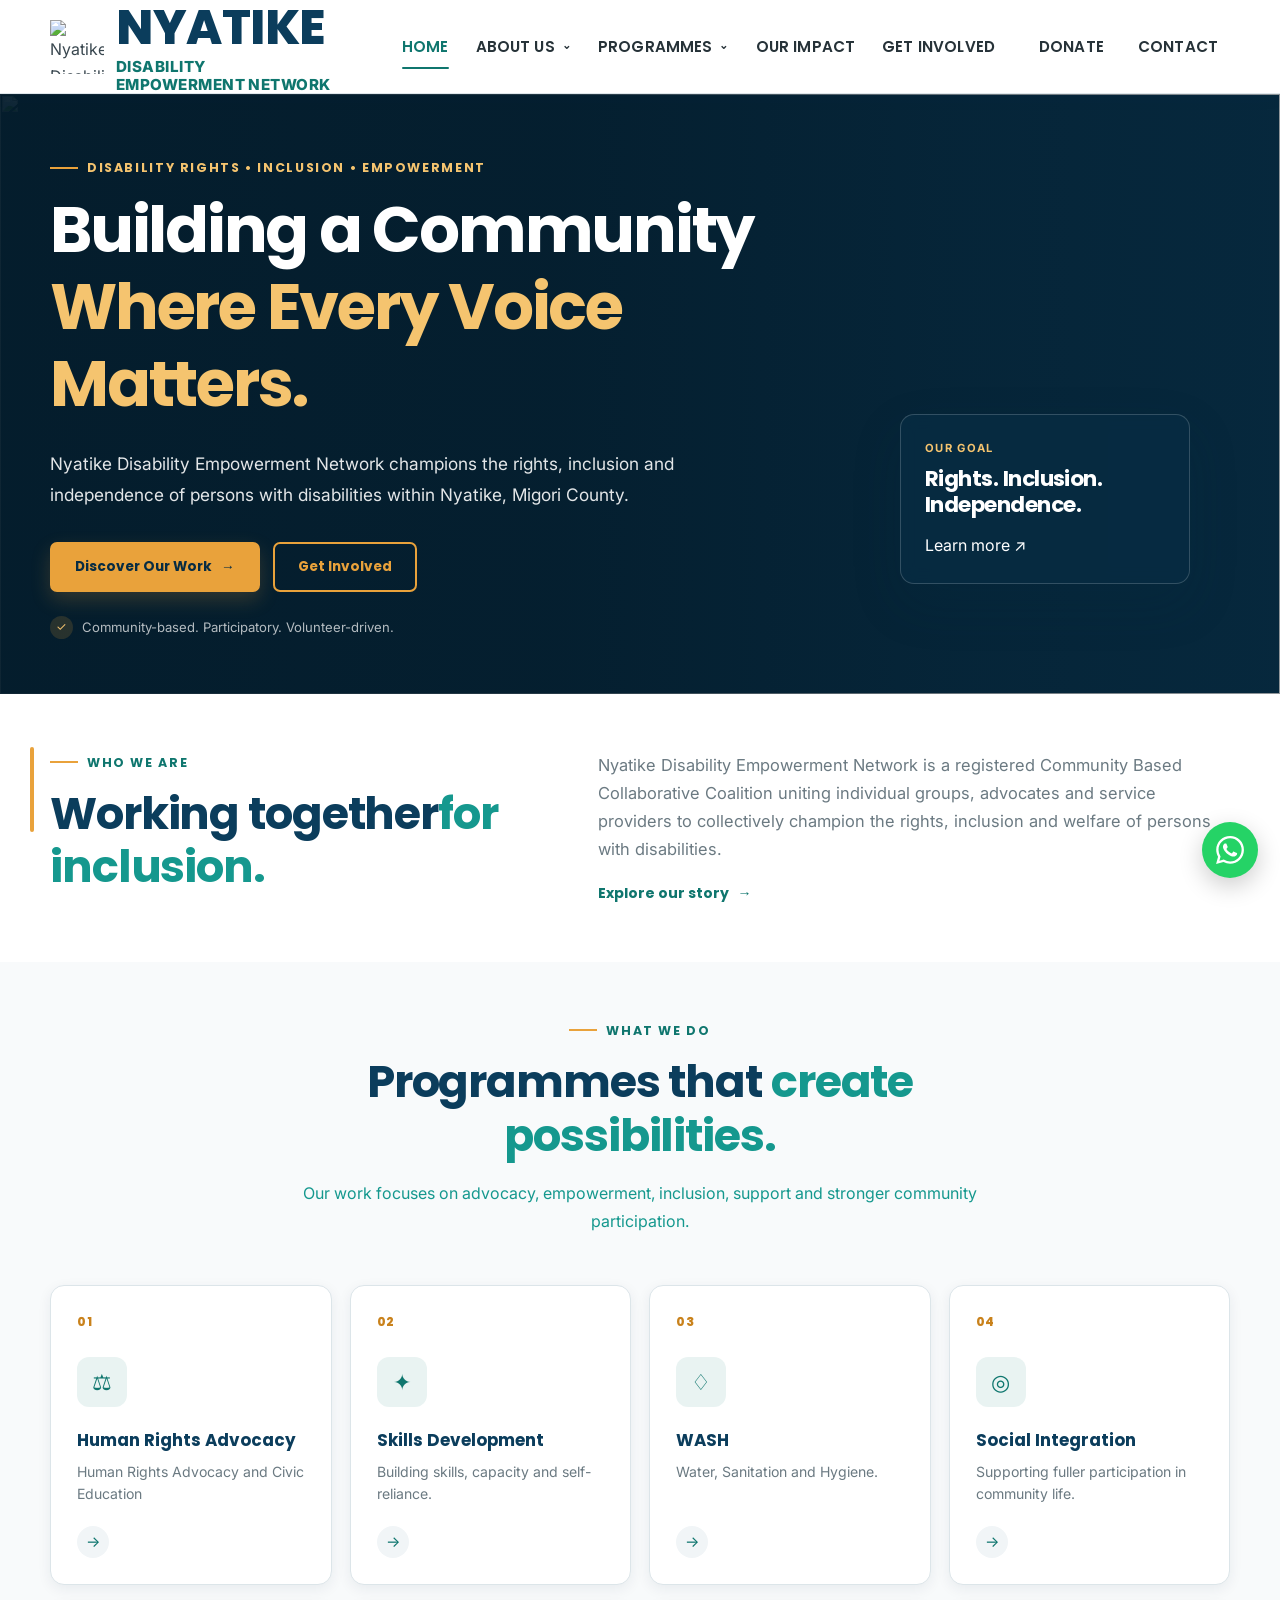
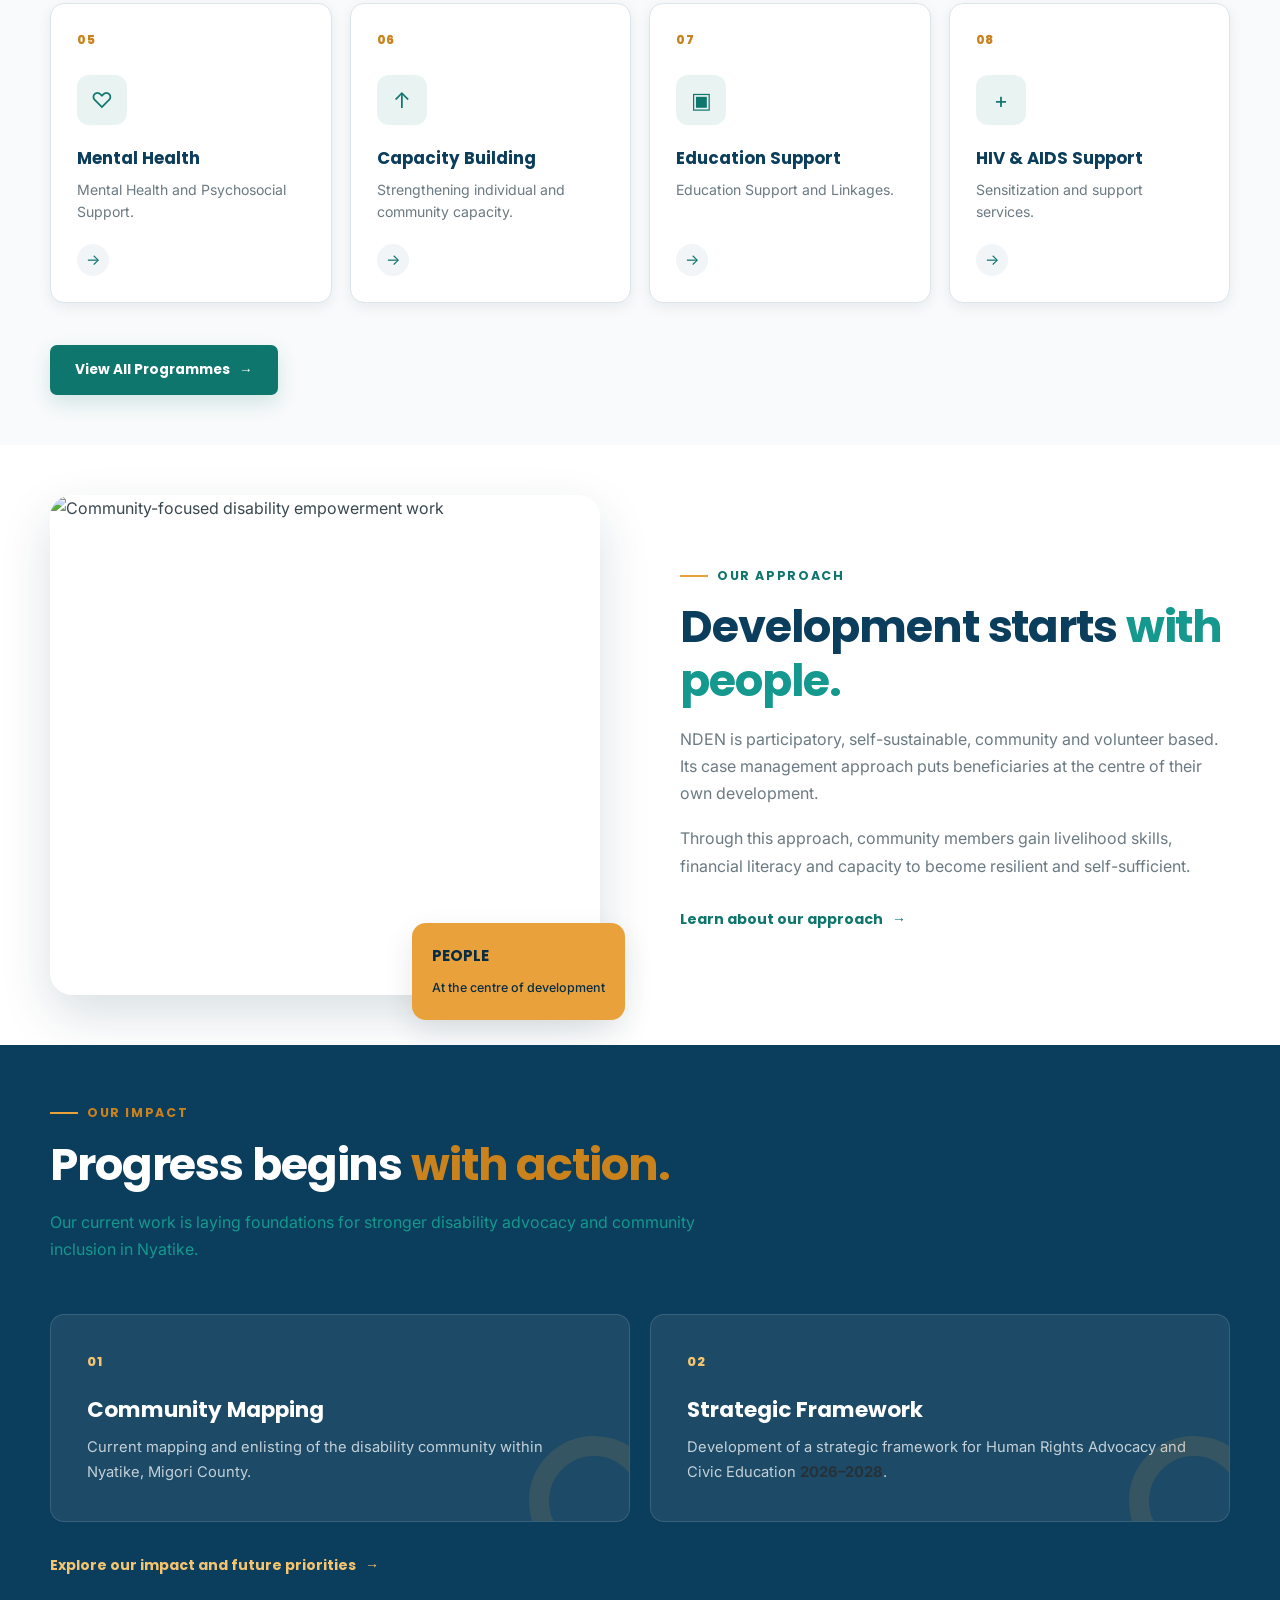
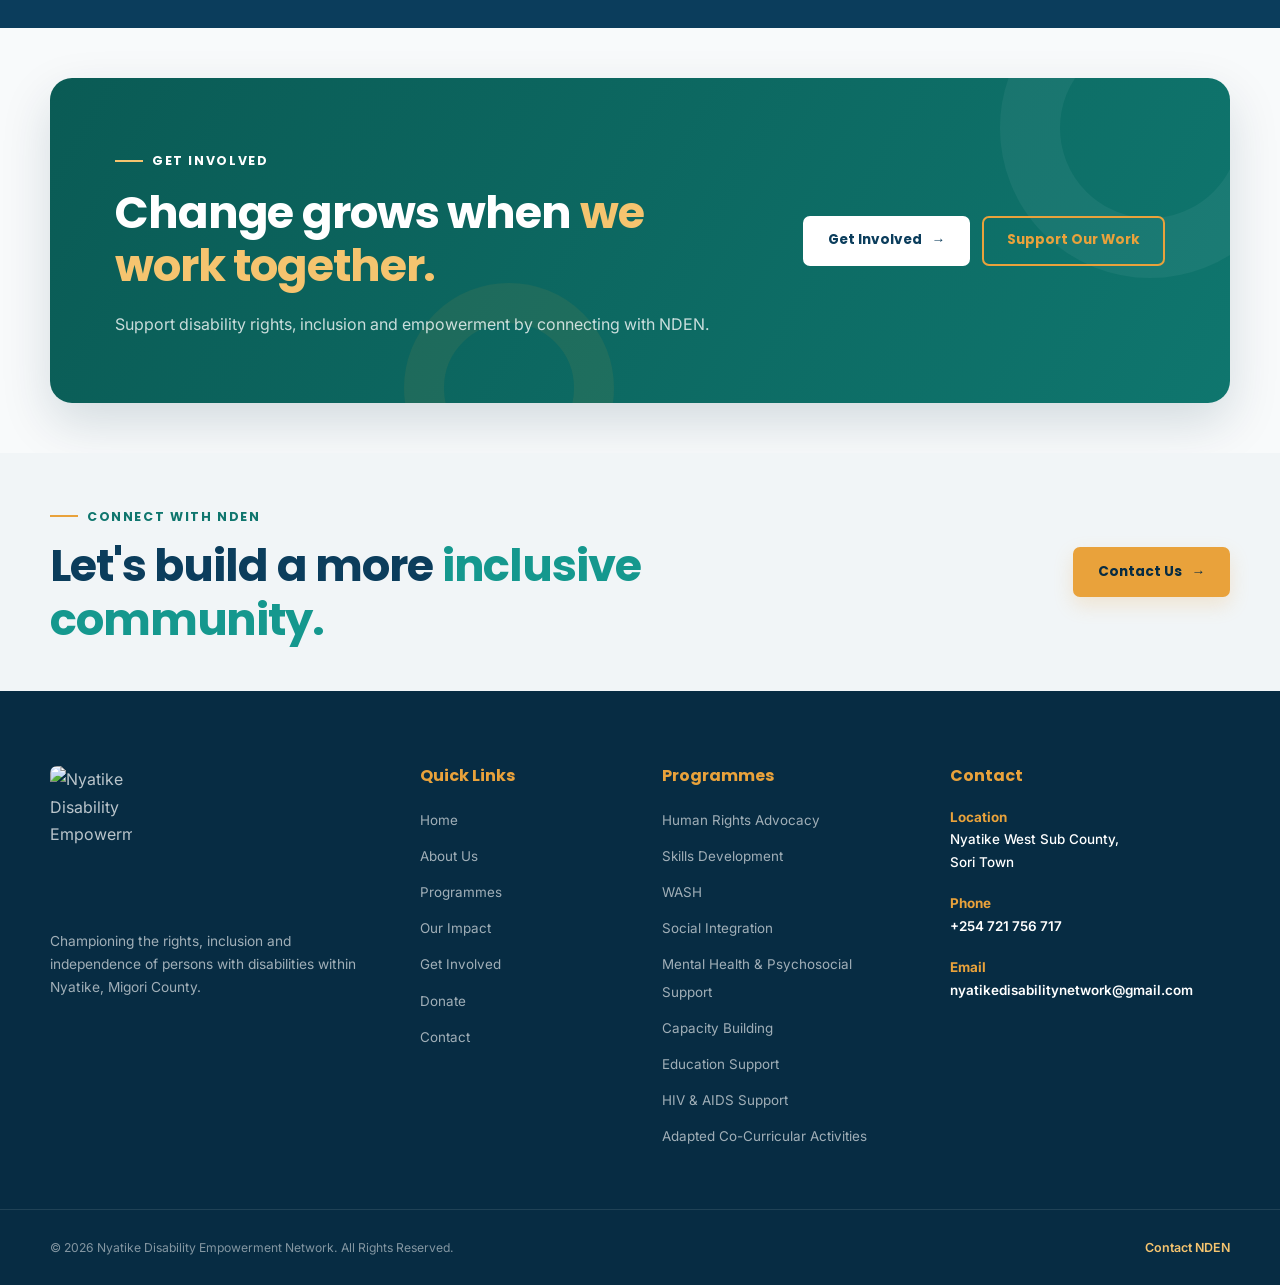
==== index.html @ 1b8a36b6 "Add files via upload" ====
<!DOCTYPE html>
<html lang="en">
<head>
    <meta charset="UTF-8">
    <meta name="viewport" content="width=device-width, initial-scale=1.0">
    <meta name="description" content="Nyatike Disability Empowerment Network champions the rights, inclusion and independence of persons with disabilities within Nyatike, Migori County.">
    <meta name="keywords" content="Nyatike Disability Empowerment Network, disability inclusion, disability rights, Nyatike, Migori County, Kenya, empowerment">
    <meta name="author" content="Dentoon Omondi Bwana">
    <meta property="og:title" content="Nyatike Disability Empowerment Network">
    <meta property="og:description" content="Championing disability rights, inclusion and independence in Nyatike, Migori County.">
    <meta property="og:type" content="website">

    <title>Nyatike Disability Empowerment Network | Home</title>

    <!-- Google Fonts -->
    <link rel="preconnect" href="https://fonts.googleapis.com">
    <link rel="preconnect" href="https://fonts.gstatic.com" crossorigin>

    <link href="https://fonts.googleapis.com/css2?family=Inter:wght@400;500;600;700&family=Poppins:wght@500;600;700;800&display=swap"
        rel="stylesheet">

    <!-- Main Styles -->
    <link rel="stylesheet" href="css/style.css">
    <link rel="stylesheet" href="css/responsive.css">
</head>

<body>
    <!-- Accessibility -->
    <a class="skip-link" href="#main-content">Skip to main content</a>


    <!--  HEADER -->
    <header class="site-header">
        <div class="container nav-container">
            <a href="index.html" class="brand" aria-label="Nyatike Disability Empowerment Network home">
                <img src="images/logo.png"  alt="Nyatike Disability Empowerment Network official logo" class="brand-logo">
                <span class="brand-text"> <strong>NYATIKE </strong>  <span>DISABILITY<br> EMPOWERMENT NETWORK</span>
                </span>
            </a>

            <!-- Mobile Menu Button -->
            <button class="nav-toggle" type="button" aria-label="Open navigation menu" aria-expanded="false"
                aria-controls="primary-navigation"
            >
                <span></span>
                <span></span>
                <span></span>
            </button>


            <!-- Navigation -->
            <nav class="primary-nav" id="primary-navigation" aria-label="Primary navigation">

                <ul class="nav-list">
                    <li><a href="index.html" class="nav-link active" aria-current="page">HOME</a> </li>


                    <!-- About Dropdown -->
                    <li class="nav-item dropdown">

                        <button
                            class="dropdown-toggle"
                            type="button"
                            aria-expanded="false"
                            aria-haspopup="true"
                        >
                            ABOUT US
                            <span class="dropdown-arrow" aria-hidden="true">⌄</span>
                        </button>

                        <ul class="dropdown-menu">
                            <li>
                                <a href="about.html">Who We Are</a>
                            </li>
                            <li>
                                <a href="about.html#rationale">Why We Exist</a>
                            </li>
                            <li>
                                <a href="about.html#approach">Our Approach</a>
                            </li>
                            <li>
                                <a href="about.html#mission">Mission &amp; Vision</a>
                            </li>
                            <li>
                                <a href="about.html#objectives">Our Objectives</a>
                            </li>
                            <li>
                                <a href="about.html#core-values">Core Values</a>
                            </li>
                        </ul>
                    </li>

                    <!-- Programmes Dropdown -->
                    <li class="nav-item dropdown">

                        <button
                            class="dropdown-toggle"
                            type="button"
                            aria-expanded="false"
                            aria-haspopup="true"
                        >
                            PROGRAMMES
                            <span class="dropdown-arrow" aria-hidden="true">⌄</span>
                        </button>

                        <ul class="dropdown-menu">

                            <li>
                                <a href="programmes.html#human-rights">
                                    Human Rights Advocacy
                                </a>
                            </li>

                            <li>
                                <a href="programmes.html#skills-development">
                                    Skills Development
                                </a>
                            </li>

                            <li>
                                <a href="programmes.html#wash">
                                    WASH
                                </a>
                            </li>

                            <li>
                                <a href="programmes.html#social-integration">
                                    Social Integration
                                </a>
                            </li>

                            <li>
                                <a href="programmes.html#mental-health">
                                    Mental Health &amp; Psychosocial Support
                                </a>
                            </li>

                            <li>
                                <a href="programmes.html#capacity-building">
                                    Capacity Building
                                </a>
                            </li>

                            <li>
                                <a href="programmes.html#education-support">
                                    Education Support &amp; Linkages
                                </a>
                            </li>

                            <li>
                                <a href="programmes.html#hiv-aids">
                                    HIV &amp; AIDS Sensitization
                                </a>
                            </li>
                            <li>
                                <a href="programmes.html#co-curricular">
                                    Adapted Co-Curricular Activities
                                </a>
                            </li>

                        </ul>

                    </li>


                    <li>
                        <a href="impact.html" class="nav-link">
                            OUR IMPACT
                        </a>
                    </li>

                    <li>
                        <a href="get-involved.html" class="nav-link">
                            GET INVOLVED
                        </a>
                    </li>

                    <li>
                        <a href="donate.html" class="nav-link nav-donate">
                            DONATE
                        </a>
                    </li>

                    <li>
                        <a href="contact.html" class="nav-link">
                            CONTACT
                        </a>
                    </li>

                </ul>

            </nav>

        </div>

    </header>

    <main id="main-content">

        <!-- HERO -->
        <section class="hero hero-v2">

            <div class="hero-background">

                <img src="images/hero.jpg" alt="" aria-hidden="true">

            </div>

            <div class="hero-overlay"></div>
            <div class="container hero-container">
                <div class="hero-content">
                    <span class="eyebrow hero-eyebrow">
                        Disability Rights • Inclusion • Empowerment
                    </span>

                    <h1>
                        Building a Community
                        <span>Where Every Voice Matters.</span>
                    </h1>

                    <p class="hero-text">
                        Nyatike Disability Empowerment Network champions the
                        rights, inclusion and independence of persons with
                        disabilities within Nyatike, Migori County.
                    </p>


                    <div class="hero-actions">
                        <a href="about.html" class="btn btn-primary">
                            Discover Our Work
                            <span aria-hidden="true">→</span>
                        </a>

                        <a href="get-involved.html" class="btn btn-outline-light">
                            Get Involved
                        </a>
                    </div>
                    <div class="hero-note">

                        <span class="hero-note-icon" aria-hidden="true">
                            ✓
                        </span>
                        <span>
                            Community-based. Participatory. Volunteer-driven.
                        </span>
                    </div>
                </div>

                <!-- Floating Hero Card -->
                <div class="hero-floating-card">

                    <span class="floating-label">
                        OUR GOAL
                    </span>

                    <h2> Rights. Inclusion. Independence.</h2>

                    <a href="about.html#goal"> Learn more <span aria-hidden="true">↗</span> </a>
                </div>
            </div>
        </section>

        <!-- INTRODUCTION -->
        <section class="section intro-section">
            <div class="container intro-grid">
                <div class="intro-heading">
                    <span class="eyebrow"> Who We Are</span>
                    <h2>  Working together<span>for inclusion.</span> </h2>
                </div>

                <div class="intro-content">
                    <p class="lead">
                        Nyatike Disability Empowerment Network is a registered
                        Community Based Collaborative Coalition uniting
                        individual groups, advocates and service providers to
                        collectively champion the rights, inclusion and welfare
                        of persons with disabilities.
                    </p>
                    <a href="about.html" class="text-link">Explore our story<span aria-hidden="true">→</span>
                    </a>
                </div>
            </div>
        </section>

        <!-- PROGRAMMES -->
        <section class="section programmes-preview">
            <div class="container">
                <div class="section-heading centered">
                    <span class="eyebrow"> What We Do</span>
                    <h2> Programmes that <span>create possibilities.</span> </h2>
                    <p>
                        Our work focuses on advocacy, empowerment, inclusion,
                        support and stronger community participation.
                    </p>
                </div>

                <div class="programme-preview-grid">
                    <!-- Programme 1 -->
                    <a
                        href="programmes.html#human-rights"
                        class="programme-preview-card">

                        <span class="programme-number">
                            01 </span>

                        <div class="programme-icon" aria-hidden="true">
                            ⚖
                        </div>

                        <h3>
                            Human Rights Advocacy
                        </h3>

                        <p>
                            Human Rights Advocacy and Civic Education
                        </p>

                        <span class="card-arrow" aria-hidden="true">
                            →
                        </span>

                    </a>

                    <!-- Programme 2 -->
                    <a
                        href="programmes.html#skills-development"
                        class="programme-preview-card">

                        <span class="programme-number">
                            02
                        </span>

                        <div class="programme-icon" aria-hidden="true">
                            ✦
                        </div>

                        <h3>
                            Skills Development
                        </h3>

                        <p>
                            Building skills, capacity and self-reliance.
                        </p>

                        <span class="card-arrow" aria-hidden="true">
                            →
                        </span>
                    </a>

                    <!-- Programme 3 -->
                    <a href="programmes.html#wash" class="programme-preview-card">
                        <span class="programme-number"> 03 </span>
                        <div class="programme-icon" aria-hidden="true"> ♢ </div>
                        <h3> WASH </h3>
                        <p>
                            Water, Sanitation and Hygiene.
                        </p>

                        <span class="card-arrow" aria-hidden="true"> →</span>
                    </a>

                    <!-- Programme 4 -->
                    <a href="programmes.html#social-integration"
                        class="programme-preview-card" >

                        <span class="programme-number"> 04 </span>

                        <div class="programme-icon" aria-hidden="true">
                            ◎ </div>

                        <h3>
                            Social Integration
                        </h3>

                        <p>
                            Supporting fuller participation in community life.
                        </p>

                        <span class="card-arrow" aria-hidden="true">
                            → </span>
                    </a>

                    <!-- Programme 5 -->
                    <a href="programmes.html#mental-health"
                        class="programme-preview-card">

                        <span class="programme-number">
                            05
                        </span>

                        <div class="programme-icon" aria-hidden="true">
                            ♡
                        </div>

                        <h3>
                            Mental Health
                        </h3>

                        <p>
                            Mental Health and Psychosocial Support.
                        </p>

                        <span class="card-arrow" aria-hidden="true">
                            →
                        </span>
                    </a>
                    <!-- Programme 6 -->
                    <a href="programmes.html#capacity-building"
                        class="programme-preview-card">

                        <span class="programme-number">
                            06 </span>
                        <div class="programme-icon" aria-hidden="true">
                            ↑
                        </div>
                        <h3>
                            Capacity Building
                        </h3>
                        <p>
                            Strengthening individual and community capacity.
                        </p>
                        <span class="card-arrow" aria-hidden="true">
                            →
                        </span>
                    </a>


                    <!-- Programme 7 -->
                    <a href="programmes.html#education-support"
                        class="programme-preview-card">

                        <span class="programme-number">
                            07
                        </span>

                        <div class="programme-icon" aria-hidden="true">
                            ▣
                        </div>

                        <h3>
                            Education Support
                        </h3>

                        <p>
                            Education Support and Linkages.
                        </p>

                        <span class="card-arrow" aria-hidden="true">
                            →
                        </span>

                    </a>

                    <!-- Programme 8 -->
                    <a
                        href="programmes.html#hiv-aids"
                        class="programme-preview-card" >

                        <span class="programme-number">
                            08
                        </span>

                        <div class="programme-icon" aria-hidden="true">
                            +
                        </div>

                        <h3>
                            HIV &amp; AIDS Support
                        </h3>

                        <p>
                            Sensitization and support services.
                        </p>

                        <span class="card-arrow" aria-hidden="true">
                            →
                        </span>
                    </a>
                </div>

                <div class="section-action centered">
                    <a href="programmes.html" class="btn btn-secondary">
                        View All Programmes
                        <span aria-hidden="true">→</span>
                    </a>
                </div>
            </div>
        </section>

        <!-- APPROACH -->
        <section class="section approach-preview">
            <div class="container approach-grid">
                <div class="approach-image">

                    <img src="images/about.jpg" alt="Community-focused disability empowerment work"
                        loading="lazy">

                    <div class="image-accent-card">

                        <strong>
                            PEOPLE
                        </strong>
                        <span>
                            At the centre of development
                        </span>
                    </div>
                </div>


                <div class="approach-content">

                    <span class="eyebrow">
                        Our Approach
                    </span>

                    <h2>
                        Development starts
                        <span>with people.</span>
                    </h2>

                    <p>
                        NDEN is participatory, self-sustainable, community
                        and volunteer based. Its case management approach
                        puts beneficiaries at the centre of their own
                        development.
                    </p>

                    <p>
                        Through this approach, community members gain
                        livelihood skills, financial literacy and capacity
                        to become resilient and self-sufficient.
                    </p>

                    <a href="about.html#approach" class="text-link">
                        Learn about our approach
                        <span aria-hidden="true">→</span>
                    </a>
                </div>
            </div>
        </section>

        <!-- IMPACT -->
        <section class="section impact-preview">
            <div class="container">
                <div class="section-heading">
                    <span class="eyebrow">
                        Our Impact
                    </span>
                    <h2>
                        Progress begins
                        <span>with action.</span>
                    </h2>
                    <p>
                        Our current work is laying foundations for stronger disability advocacy and community inclusion in Nyatike.
                    </p>
                </div>


                <div class="impact-preview-grid">
                    <article class="impact-highlight">
                        <span class="impact-index">
                            01
                        </span>

                        <div>
                            <h3>
                                Community Mapping
                            </h3>

                            <p>
                                Current mapping and enlisting of the disability
                                community within Nyatike, Migori County.
                            </p>
                        </div>
                    </article>

                    <article class="impact-highlight">
                        <span class="impact-index">
                            02
                        </span>
                        <div>
                            <h3>
                                Strategic Framework
                            </h3>
                            <p>
                                Development of a strategic framework for Human
                                Rights Advocacy and Civic Education
                                <strong>2026–2028</strong>.
                            </p>
                        </div>
                    </article>
                </div>
                <div class="section-action">

                    <a href="impact.html" class="text-link">
                        Explore our impact and future priorities
                        <span aria-hidden="true">→</span>
                    </a>
                </div>
            </div>
        </section>

        <!-- GET INVOLVED -->
        <section class="section involvement-preview">
            <div class="container">
                <div class="involvement-box">
                    <div class="involvement-content">
                        <span class="eyebrow eyebrow-light">
                            Get Involved
                        </span>
                        <h2>
                            Change grows when
                            <span>we work together.</span>
                        </h2>
                        <p>
                            Support disability rights, inclusion and
                            empowerment by connecting with NDEN.
                        </p>
                    </div>
                    <div class="involvement-actions">
                        <a
                            href="get-involved.html"
                            class="btn btn-light">
                            Get Involved
                            <span aria-hidden="true">→</span>
                        </a>

                        <a href="donate.html"
                            class="btn btn-outline-light">
                            Support Our Work
                        </a>
                    </div>
                </div>
            </div>
        </section>

        <!-- FINAL CTA-->
        <section class="section final-cta">
            <div class="container final-cta-inner">
                <div>
                    <span class="eyebrow">
                        Connect With NDEN
                    </span>
                    <h2>
                        Let's build a more
                        <span>inclusive community.</span>
                    </h2>
                </div>
                <a href="contact.html" class="btn btn-primary">
                    Contact Us
                    <span aria-hidden="true">→</span>
                </a>
            </div>
        </section>
    </main>
    <!--  WHATSAPP + BACK TO TOP — ADDED ONLY -->
    <a  href="https://wa.me/254721756717?text=Hello%20NDEN%2C%20I%20would%20like%20to%20learn%20more%20about%20Nyatike%20Disability%20Empowerment%20Network."
        class="whatsapp-float"
        target="_blank"
        rel="noopener noreferrer"
        aria-label="Chat with NDEN on WhatsApp"
        title="Chat with NDEN on WhatsApp"
    >
        <svg viewBox="0 0 24 24" aria-hidden="true">
            <path d="M20.52 3.48A11.86 11.86 0 0 0 12.06 0C5.51 0 .18 5.33.18 11.89c0 2.09.55 4.13 1.59 5.94L.08 24l6.31-1.65a11.87 11.87 0 0 0 5.67 1.44h.01c6.55 0 11.88-5.33 11.88-11.89 0-3.18-1.24-6.17-3.43-8.42ZM12.07 21.8h-.01a9.86 9.86 0 0 1-5.03-1.38l-.36-.21-3.75.98 1-3.66-.23-.38a9.86 9.86 0 0 1-1.51-5.26C2.18 6.44 6.61 2 12.06 2c2.64 0 5.12 1.03 6.98 2.9a9.85 9.85 0 0 1 2.9 7c0 5.45-4.43 9.9-9.87 9.9Zm5.42-7.41c-.3-.15-1.77-.87-2.05-.97-.27-.1-.47-.15-.67.15-.2.3-.77.97-.95 1.17-.17.2-.35.22-.65.07-.3-.15-1.26-.46-2.4-1.47-.89-.79-1.49-1.77-1.67-2.07-.17-.3-.02-.46.13-.61.13-.13.3-.35.45-.52.15-.17.2-.3.3-.5.1-.2.05-.37-.02-.52-.07-.15-.67-1.62-.92-2.22-.24-.58-.49-.5-.67-.51h-.57c-.2 0-.52.07-.8.37-.27.3-1.04 1.02-1.04 2.49s1.07 2.89 1.22 3.09c.15.2 2.1 3.21 5.09 4.5.71.31 1.27.49 1.71.63.72.23 1.37.2 1.89.12.58-.09 1.77-.72 2.02-1.42.25-.7.25-1.3.17-1.42-.07-.12-.27-.2-.57-.35Z"/>
        </svg>
    </a>

    <button
        type="button"
        class="back-to-top"
        id="back-to-top"
        aria-label="Back to top"
        title="Back to top"
    >
        <svg viewBox="0 0 24 24" aria-hidden="true">
            <path d="M12 4l-7 7 1.41 1.41L11 7.83V20h2V7.83l4.59 4.58L19 11l-7-7z"/>
        </svg>
    </button>
    <!-- FOOTER-->
    <footer class="site-footer">
        <div class="container footer-grid">
            <!-- Brand -->
            <div class="footer-brand">
                <a
                    href="index.html"
                    class="footer-logo-link"
                    aria-label="Nyatike Disability Empowerment Network home"
                >
                    <img
                        src="images/logo.png"
                        alt="Nyatike Disability Empowerment Network official logo"
                        loading="lazy"
                    >
                </a>
                <p>
                    Championing the rights, inclusion and independence of
                    persons with disabilities within Nyatike, Migori County.
                </p>
            </div>

            <!-- Quick Links -->
            <div class="footer-column">
                <h3>
                    Quick Links
                </h3>
                <ul>
                    <li>
                        <a href="index.html">Home</a>
                    </li>
                    <li>
                        <a href="about.html">About Us</a>
                    </li>
                    <li>
                        <a href="programmes.html">Programmes</a>
                    </li>
                    <li>
                        <a href="impact.html">Our Impact</a>
                    </li>
                    <li>
                        <a href="get-involved.html">Get Involved</a>
                    </li>
                    <li>
                        <a href="donate.html">Donate</a>
                    </li>
                    <li>
                        <a href="contact.html">Contact</a>
                    </li>
                </ul>
            </div>
              <!-- PROGRAMMES -->
        <div class="footer-column">
            <h3>
                Programmes
            </h3>
            <ul>
                <li>
                    <a href="#human-rights">
                        Human Rights Advocacy
                    </a>
                </li>
                <li>
                    <a href="#skills-development">
                        Skills Development
                    </a>
                </li>
                <li>
                    <a href="#wash">
                        WASH
                    </a>
                </li>
                <li>
                    <a href="#social-integration">
                        Social Integration
                    </a>
                </li>
                <li>
                    <a href="#mental-health">
                        Mental Health &amp; Psychosocial Support
                    </a>
                </li>
                <li>
                    <a href="#capacity-building">
                        Capacity Building
                    </a>
                </li>
                <li>
                    <a href="#education-support">
                        Education Support
                    </a>
                </li>
                <li>
                    <a href="#hiv-aids">
                        HIV &amp; AIDS Support
                    </a>
                </li>
                <li>
                    <a href="#co-curricular">
                       Adapted Co-Curricular Activities
                    </a>
                </li>
            </ul>
        </div>

            <!-- Contact -->
            <div class="footer-column footer-contact">
                <h3>
                    Contact
                </h3>
                <address>
                    <p>
                       <strong>Location</strong><br>
                        Nyatike West Sub County,<br>
                        Sori Town
                    </p>
                    <p>
                        <strong>Phone</strong><br>
                        <a href="tel:+254721756717">
                            +254 721 756 717
                        </a>
                    </p>
                    <p>
                        <strong>Email</strong><br>
                        <a href="mailto:nyatikedisabilitynetwork@gmail.com">
                            nyatikedisabilitynetwork@gmail.com
                        </a>
                    </p>
                </address>
            </div>
        </div>
        <div class="footer-bottom">
            <div class="container footer-bottom-inner">
                <p>
                    © 2026 Nyatike Disability Empowerment Network.
                    All Rights Reserved.
                </p>
                <a href="contact.html">
                    Contact NDEN
                </a>
            </div>
        </div>
    </footer>
    <script src="js/main.js"></script>
</body>
</html>
---- css/style.css ----
:root {
    /* Brand colours */
    --primary: #0b3d5c;
    --primary-dark: #072c43;
    --primary-light: #145b80;

    --secondary: #0f766e;
    --secondary-dark: #0a5b55;
    --secondary-light: #15988e;

    --accent: #e9a23b;
    --accent-dark: #c9821c;
    --accent-light: #f5c46f;

    /* Neutrals */
    --white: #ffffff;
    --off-white: #f8fafb;
    --light-bg: #f1f5f7;
    --border: #dce5e9;

    --charcoal: #263238;
    --text: #39474f;
    --muted: #6b7a82;
    --dark: #17242b;

    /* Effects */
    --shadow-sm: 0 4px 14px rgba(10, 45, 65, 0.07);
    --shadow-md: 0 12px 30px rgba(10, 45, 65, 0.11);
    --shadow-lg: 0 20px 50px rgba(10, 45, 65, 0.15);

    --radius-sm: 8px;
    --radius-md: 14px;
    --radius-lg: 22px;

    --container: 1180px;

    --transition: 0.3s ease;
    --transition-fast: 0.2s ease;
}


/*2. RESET*/

*,
*::before,
*::after {
    box-sizing: border-box;
    margin: 0;
    padding: 0;
}

html {
    scroll-behavior: smooth;
    scroll-padding-top: 90px;
}

body {
    min-width: 320px;
    overflow-x: hidden;
    background: var(--white);
    color: var(--text);
    font-family: "Inter", Arial, sans-serif;
    font-size: 16px;
    line-height: 1.7;
    -webkit-font-smoothing: antialiased;
    text-rendering: optimizeLegibility;
}

img {
    display: block;
    max-width: 100%;
    height: auto;
}

a {
    color: inherit;
    text-decoration: none;
}

button,
input,
textarea,
select {
    font: inherit;
}

button {
    cursor: pointer;
}

ul,
ol {
    list-style: none;
}


/* 3. TYPOGRAPHY*/

h1,
h2,
h3,
h4,
h5,
h6 {
    color: var(--primary);
    font-family: "Poppins", Arial, sans-serif;
    line-height: 1.2;
    font-weight: 700;
}

h1 {
    font-size: clamp(2.7rem, 5vw, 4.7rem);
    letter-spacing: -0.035em;
}

h2 {
    font-size: clamp(2rem, 3.5vw, 3.1rem);
    letter-spacing: -0.025em;
}

h3 {
    font-size: 1.25rem;
}

p {
    margin-bottom: 1rem;
}

p:last-child {
    margin-bottom: 0;
}

strong {
    color: var(--charcoal);
}

::selection {
    background: var(--secondary);
    color: var(--white);
}


/* 4. ACCESSIBILITY */

.skip-link {
    position: fixed;
    top: -100px;
    left: 20px;
    z-index: 9999;
    padding: 12px 18px;
    border-radius: 6px;
    background: var(--primary);
    color: var(--white);
    font-weight: 700;
    transition: top var(--transition-fast);
}

.skip-link:focus {
    top: 15px;
}

:focus-visible {
    outline: 3px solid var(--accent);
    outline-offset: 4px;
}


/*5. GLOBAL LAYOUT*/

.container {
    width: min(100% - 40px, var(--container));
    margin-inline: auto;
}

.section {
    position: relative;
    padding: 50px 0;
}

.section-heading {
    max-width: 720px;
    margin-bottom: 50px;
}

.section-heading.centered {
    margin-inline: auto;
    text-align: center;
}

.section-heading h2,
.intro-heading h2,
.approach-content h2,
.involvement-content h2,
.final-cta h2 {
    margin-bottom: 18px;
}

.section-heading h2 span,
.intro-heading h2 span,
.approach-content h2 span,
.involvement-content h2 span,
.final-cta h2 span, p {
    color: var(--secondary-light);
}

.eyebrow {
    display: inline-flex;
    align-items: center;
    gap: 9px;
    margin-bottom: 14px;
    color: var(--secondary);
    font-family: "Poppins", Arial, sans-serif;
    font-size: 0.78rem;
    font-weight: 700;
    letter-spacing: 0.13em;
    text-transform: uppercase;
}

.eyebrow::before {
    width: 28px;
    height: 2px;
    background: var(--accent);
    content: "";
}

.eyebrow-light {
    color: var(--white);
}

.eyebrow-light::before {
    background: var(--accent-light);
}


/*6. HEADER / NAVIGATION*/

.site-header {
    position: sticky;
    top: 0;
    z-index: 1000;
    width: 100%;
    background: rgba(255, 255, 255, 0.97);
    border-bottom: 1px solid rgba(220, 229, 233, 0.9);
    box-shadow: 0 2px 18px rgba(10, 45, 65, 0.06);
    backdrop-filter: blur(12px);
    -webkit-backdrop-filter: blur(12px);
}

.nav-container {
    min-height: 82px;
    display: flex;
    align-items: center;
    justify-content: space-between;
    gap: 10px;
}

.brand {
    display: inline-flex;
    align-items: center;
    gap: 12px;
    flex-shrink: 0;
}

.brand-logo {
    width: 54px;
    height: 54px;
    object-fit: contain;
}

.brand-text {
    display: flex;
    flex-direction: column;
    line-height: 1.15;
}

.brand-text strong {
    color: var(--primary);
    font-family: "Poppins", Arial, sans-serif;
    font-size: 3rem;
    font-weight: 800;
    letter-spacing: -0.01em;
}

.brand-text small {
    margin-top: 3px;
    color: var(--secondary);
    font-size: 0.75rem;
    font-weight: 800;
    letter-spacing: 0.03em;
}
.brand-text span {
    margin-top: 3px;
    color: var(--secondary);
    font-size: 0.95rem;
    font-weight: 800;
    letter-spacing: 0.03em;
}
.primary-nav {
    display: flex;
    align-items: center;
}

.nav-list {
    display: flex;
    align-items: center;
    gap: 3px;
}

.nav-item {
    position: relative;
}

.nav-link,
.dropdown-toggle {
    position: relative;
    display: inline-flex;
    align-items: center;
    gap: 7px;
    min-height: 48px;
    padding: 8px 12px;
    border: 0;
    background: transparent;
    color: var(--charcoal);
    font-family: "Poppins", Arial, sans-serif;
    font-size: 0.95rem;
    font-weight: 600;
    letter-spacing: 0.01em;
    white-space: nowrap;
    transition:
        color var(--transition-fast),
        background var(--transition-fast);
}

.nav-link::after,
.dropdown-toggle::after {
    position: absolute;
    right: 12px;
    bottom: 2px;
    left: 12px;
    height: 2px;
    border-radius: 2px;
    background: var(--secondary);
    content: "";
    transform: scaleX(0);
    transform-origin: center;
    transition: transform var(--transition);
}

.nav-link:hover,
.nav-link.active,
.dropdown-toggle:hover,
.dropdown-toggle[aria-expanded="true"] {
    color: var(--secondary);
}

.nav-link:hover::after,
.nav-link.active::after,
.dropdown-toggle:hover::after,
.dropdown-toggle[aria-expanded="true"]::after {
    transform: scaleX(1);
}

.dropdown-arrow {
    display: inline-block;
    font-size: 0.68rem;
    transition: transform var(--transition-fast);
}

.dropdown-toggle[aria-expanded="true"] .dropdown-arrow {
    transform: rotate(180deg);
}


/* 7. DROPDOWN MENU */

.dropdown-menu {
    position: absolute;
    top: calc(100% + 8px);
    left: 0;
    z-index: 100;
    width: 280px;
    padding: 10px;
    border: 1px solid var(--border);
    border-radius: var(--radius-md);
    background: var(--white);
    box-shadow: var(--shadow-lg);

    opacity: 0;
    visibility: hidden;
    pointer-events: none;
    transform: translateY(8px);

    transition:
        opacity var(--transition-fast),
        visibility var(--transition-fast),
        transform var(--transition-fast);
}

.dropdown:hover > .dropdown-menu,
.dropdown:focus-within > .dropdown-menu,
.dropdown.open > .dropdown-menu {
    opacity: 1;
    visibility: visible;
    pointer-events: auto;
    transform: translateY(0);
}

.dropdown-menu li a {
    display: block;
    padding: 10px 13px;
    border-radius: 7px;
    color: var(--charcoal);
    font-size: 0.86rem;
    font-weight: 500;
    line-height: 1.4;
    transition:
        color var(--transition-fast),
        background var(--transition-fast),
        padding-left var(--transition-fast);
}

.dropdown-menu li a:hover {
    padding-left: 17px;
    background: var(--light-bg);
    color: var(--secondary);
}

.nav-donate {
    margin-left: 10px;
    padding-inline: 19px !important;
}

/* 8. MOBILE NAVIGATION BUTTON*/

.nav-toggle {
    display: none;
    width: 46px;
    height: 46px;
    padding: 0;
    border: 1px solid var(--border);
    border-radius: 8px;
    background: var(--white);
    color: var(--primary);
}

.nav-toggle:hover {
    border-color: var(--secondary);
    color: var(--secondary);
}

.nav-toggle span {
    display: block;
    width: 21px;
    height: 2px;
    margin: 4px auto;
    border-radius: 2px;
    background: currentColor;
    transition:
        transform var(--transition-fast),
        opacity var(--transition-fast);
}


/* 9. BUTTONS*/
.btn {
    position: relative;
    display: inline-flex;
    align-items: center;
    justify-content: center;
    gap: 9px;
    min-height: 50px;
    padding: 12px 23px;
    border: 2px solid transparent;
    border-radius: 7px;
    font-family: "Poppins", Arial, sans-serif;
    font-size: 0.85rem;
    font-weight: 700;
    line-height: 1.2;
    text-align: center;
    transition:
        transform var(--transition-fast),
        box-shadow var(--transition-fast),
        background var(--transition-fast),
        border-color var(--transition-fast),
        color var(--transition-fast);
}

.btn:hover {
    transform: translateY(-3px);
}

.btn-primary {
    background: var(--accent);
    border-color: var(--accent);
    color: var(--primary-dark);
    box-shadow: 0 8px 20px rgba(233, 162, 59, 0.2);
}

.btn-primary:hover {
    background: var(--accent-light);
    border-color: var(--accent-light);
    box-shadow: 0 12px 25px rgba(233, 162, 59, 0.28);
}

.btn-secondary {
    background: var(--secondary);
    border-color: var(--secondary);
    color: var(--white);
    box-shadow: 0 8px 20px rgba(15, 118, 110, 0.16);
}

.btn-secondary:hover {
    background: var(--secondary-dark);
    border-color: var(--secondary-dark);
    box-shadow: 0 12px 25px rgba(15, 118, 110, 0.23);
}

.btn-light {
    background: var(--white);
    border-color: var(--white);
    color: var(--primary);
}

.btn-light:hover {
    background: var(--off-white);
    border-color: var(--off-white);
}

.btn-outline-light {
    border-color: var(--accent);
    background: transparent;
    color: var(--accent);
}

.btn-outline-light:hover {
    border-color: var(--white);
    background: var(--white);
    color: var(--primary);
}


/*  10. HERO */

.hero {
    position: relative;
    overflow: hidden;
}

.hero-v2 {
    min-height: calc(100vh - 82px);
    min-height: 600px;
    display: flex;
    align-items: center;
    background: var(--primary-dark);
    color: var(--white);
}

.hero-background,
.hero-overlay {
    position: absolute;
    inset: 0;
}

.hero-background {
    z-index: 0;
}

.hero-background img {
    width: 100%;
    height: 100%;
    object-fit: cover;
    object-position: center;
}

.hero-overlay {
    z-index: 1;
    background:
        linear-gradient(
            90deg,
            rgba(4, 28, 43, 0.94) 0%,
            rgba(4, 28, 43, 0.82) 43%,
            rgba(4, 28, 43, 0.43) 76%,
            rgba(4, 28, 43, 0.26) 100%
        );
}

.hero-container {
    position: relative;
    z-index: 2;
    width: min(100% - 40px, var(--container));
    padding-top: 15px;
    padding-bottom: 15px;
}

.hero-content {
    max-width: 750px;
    color: var(--white);
}

.hero-eyebrow {
    color: var(--accent-light);
}

.hero-content h1 {
    max-width: 760px;
    margin-bottom: 25px;
    color: var(--white);
}

.hero-content h1 span {
    color: var(--accent-light);
}

.hero-content > p {
    max-width: 650px;
    margin-bottom: 32px;
    color: rgba(255, 255, 255, 0.89);
    font-size: 1.08rem;
    line-height: 1.8;
}

.hero-actions {
    display: flex;
    flex-wrap: wrap;
    gap: 13px;
}

.hero-note {
    display: flex;
    align-items: center;
    gap: 9px;
    margin-top: 24px;
    color: rgba(255, 255, 255, 0.7);
    font-size: 0.82rem;
}

.hero-note-icon {
    display: inline-flex;
    align-items: center;
    justify-content: center;
    width: 23px;
    height: 23px;
    border-radius: 50%;
    background: rgba(233, 162, 59, 0.16);
    color: var(--accent-light);
    font-size: 0.75rem;
}

.hero-floating-card {
    position: absolute;
    right: 40px;
    bottom: 70px;
    width: min(290px, 27%);
    padding: 24px;
    border: 1px solid rgba(255, 255, 255, 0.18);
    border-radius: var(--radius-md);
    background: rgba(7, 44, 67, 0.78);
    box-shadow: var(--shadow-lg);
    backdrop-filter: blur(8px);
    -webkit-backdrop-filter: blur(8px);
}

.floating-label {
    display: block;
    margin-bottom: 8px;
    color: var(--accent-light);
    font-size: 0.7rem;
    font-weight: 700;
    letter-spacing: 0.12em;
    text-transform: uppercase;
}

.hero-floating-card h2 {
    margin-bottom: 14px;
    color: var(--white);
    font-size: 1.35rem;
}

.hero-floating-card .text-link {
    color: var(--white);
}


/* 11. TEXT LINKS*/

.text-link {
    display: inline-flex;
    align-items: center;
    gap: 9px;
    color: var(--secondary);
    font-family: "Poppins", Arial, sans-serif;
    font-size: 0.88rem;
    font-weight: 700;
    transition:
        color var(--transition-fast),
        gap var(--transition-fast);
}

.text-link span {
    transition: transform var(--transition-fast);
}

.text-link:hover {
    color: var(--secondary-dark);
    gap: 12px;
}

.text-link:hover span {
    transform: translateX(2px);
}

.hero-floating-card .text-link:hover {
    color: var(--accent-light);
}


/*12. INTRO SECTION*/

.intro-section {
    background: var(--white);
}

.intro-grid {
    display: grid;
    grid-template-columns: 0.85fr 1.15fr;
    gap: 80px;
    align-items: center;
}

.intro-heading {
    position: relative;
}

.intro-heading::before {
    position: absolute;
    top: 3px;
    left: -20px;
    width: 4px;
    height: 85px;
    border-radius: 5px;
    background: var(--accent);
    content: "";
}

.intro-content {
    max-width: 650px;
}

.intro-content p {
    color: var(--muted);
    font-size: 1.03rem;
}


/* 13. PROGRAMMES*/

.programmes-preview {
    background: var(--off-white);
}

.programme-preview-grid {
    display: grid;
    grid-template-columns: repeat(4, 1fr);
    gap: 18px;
}

.programme-preview-card {
    position: relative;
    min-height: 270px;
    display: flex;
    flex-direction: column;
    overflow: hidden;
    padding: 26px;
    border: 1px solid var(--border);
    border-radius: var(--radius-md);
    background: var(--white);
    box-shadow: var(--shadow-sm);
    transition:
        transform var(--transition),
        box-shadow var(--transition),
        border-color var(--transition);
}

.programme-preview-card::before {
    position: absolute;
    top: 0;
    left: 0;
    width: 100%;
    height: 4px;
    background: var(--secondary);
    content: "";
    transform: scaleX(0);
    transform-origin: left;
    transition: transform var(--transition);
}

.programme-preview-card:hover {
    border-color: rgba(15, 118, 110, 0.3);
    box-shadow: var(--shadow-md);
    transform: translateY(-7px);
}

.programme-preview-card:hover::before {
    transform: scaleX(1);
}

.programme-number {
    display: block;
    margin-bottom: 25px;
    color: var(--accent-dark);
    font-family: "Poppins", Arial, sans-serif;
    font-size: 0.75rem;
    font-weight: 800;
    letter-spacing: 0.08em;
}

.programme-icon {
    width: 50px;
    height: 50px;
    display: flex;
    align-items: center;
    justify-content: center;
    margin-bottom: 22px;
    border-radius: 12px;
    background: rgba(15, 118, 110, 0.09);
    color: var(--secondary);
    font-size: 1.35rem;
    transition:
        background var(--transition),
        color var(--transition),
        transform var(--transition);
}

.programme-preview-card:hover .programme-icon {
    background: var(--secondary);
    color: var(--white);
    transform: rotate(-4deg) scale(1.05);
}

.programme-preview-card h3 {
    margin-bottom: 9px;
    color: var(--primary);
    font-size: 1.05rem;
    line-height: 1.35;
}

.programme-preview-card p {
    margin-bottom: 20px;
    color: var(--muted);
    font-size: 0.88rem;
    line-height: 1.6;
}

.card-arrow {
    display: inline-flex;
    align-items: center;
    justify-content: center;
    width: 32px;
    height: 32px;
    margin-top: auto;
    border-radius: 50%;
    background: var(--light-bg);
    color: var(--secondary);
    font-size: 0.95rem;
    transition:
        background var(--transition-fast),
        color var(--transition-fast),
        transform var(--transition-fast);
}

.programme-preview-card:hover .card-arrow {
    background: var(--secondary);
    color: var(--white);
    transform: translateX(4px);
}

.programmes-preview .section-heading + .programme-preview-grid {
    margin-bottom: 42px;
}

.programmes-preview > .container > .btn {
    display: flex;
    width: fit-content;
    margin-inline: auto;
}


/* 14. APPROACH SECTION*/

.approach-preview {
    background: var(--white);
}

.approach-grid {
    display: grid;
    grid-template-columns: 1fr 1fr;
    gap: 80px;
    align-items: center;
}

.approach-image {
    position: relative;
    min-height: 500px;
}

.approach-image img {
    width: 100%;
    height: 500px;
    border-radius: var(--radius-lg);
    object-fit: cover;
    box-shadow: var(--shadow-lg);
    transition: transform 0.7s ease;
}

.approach-image:hover img {
    transform: scale(1.025);
}

.image-accent-card {
    position: absolute;
    right: -25px;
    bottom: -25px;
    max-width: 235px;
    padding: 20px;
    border-radius: var(--radius-md);
    background: var(--accent);
    color: var(--primary-dark);
    box-shadow: var(--shadow-md);
}

.image-accent-card strong {
    display: block;
    margin-bottom: 4px;
    color: var(--primary-dark);
    font-family: "Poppins", Arial, sans-serif;
    font-size: 0.95rem;
}

.image-accent-card span {
    font-size: 0.78rem;
    font-weight: 500;
    line-height: 1.5;
}

.approach-content > p {
    margin-bottom: 18px;
    color: var(--muted);
}

.approach-content .text-link {
    margin-top: 10px;
}


/* 15. IMPACT PREVIEW*/

.impact-preview {
    background: var(--primary);
}

.impact-preview .section-heading {
    max-width: 650px;
}

.impact-preview .section-heading h2 {
    color: var(--white);
}

.impact-preview .section-heading h2 span {
    color: var(--accent-dark);
}

.impact-preview .eyebrow {
    color: var(--accent-dark);
}

.impact-preview-grid {
    display: grid;
    grid-template-columns: repeat(2, 1fr);
    gap: 20px;
}

.impact-highlight {
    position: relative;
    overflow: hidden;
    padding: 36px;
    border: 1px solid rgba(255, 255, 255, 0.12);
    border-radius: var(--radius-md);
    background: rgba(255, 255, 255, 0.07);
    transition:
        transform var(--transition),
        background var(--transition);
}

.impact-highlight::after {
    position: absolute;
    right: -30px;
    bottom: -45px;
    width: 130px;
    height: 130px;
    border: 20px solid rgba(233, 162, 59, 0.12);
    border-radius: 50%;
    content: "";
}

.impact-highlight:hover {
    background: rgba(255, 255, 255, 0.1);
    transform: translateY(-5px);
}

.impact-highlight > span {
    display: block;
    margin-bottom: 25px;
    color: var(--accent-light);
    font-family: "Poppins", Arial, sans-serif;
    font-size: 0.78rem;
    font-weight: 800;
    letter-spacing: 0.12em;
}

.impact-highlight h3 {
    margin-bottom: 12px;
    color: var(--white);
    font-size: 1.35rem;
}

.impact-highlight p {
    color: rgba(255, 255, 255, 0.74);
    font-size: 0.92rem;
}

.impact-lowlight  {
    color: rgba(7, 5, 2, 0.28);
    font-size: 0.92rem;
}

.impact-preview .text-link {
    margin-top: 32px;
    color: var(--accent-light);
}

.impact-preview .text-link:hover {
    color: var(--white);
}


/* 16. GET INVOLVED SECTION*/

.involvement-preview {
    background: var(--off-white);
}

.involvement-box {
    position: relative;
    overflow: hidden;
    display: flex;
    align-items: center;
    justify-content: space-between;
    gap: 50px;
    padding: 65px;
    border-radius: var(--radius-lg);
    background:
        linear-gradient(
            120deg,
            var(--secondary-dark),
            var(--secondary)
        );
    box-shadow: var(--shadow-lg);
}

.involvement-box::before {
    position: absolute;
    top: -100px;
    right: -70px;
    width: 300px;
    height: 300px;
    border: 60px solid rgba(255, 255, 255, 0.05);
    border-radius: 50%;
    content: "";
}

.involvement-box::after {
    position: absolute;
    bottom: -90px;
    left: 30%;
    width: 210px;
    height: 210px;
    border: 40px solid rgba(233, 162, 59, 0.08);
    border-radius: 50%;
    content: "";
}

.involvement-content {
    position: relative;
    z-index: 1;
    max-width: 700px;
}

.involvement-content h2 {
    color: var(--white);
}

.involvement-content h2 span {
    color: var(--accent-light);
}

.involvement-content p {
    max-width: 630px;
    color: rgba(255, 255, 255, 0.78);
}

.involvement-actions {
    position: relative;
    z-index: 1;
    display: flex;
    flex-shrink: 0;
    flex-wrap: wrap;
    gap: 12px;
}


/* 17. FINAL CTA */

.final-cta {
    padding: 45px 0;
    background: var(--light-bg);
}

.final-cta-inner {
    display: flex;
    align-items: center;
    justify-content: space-between;
    gap: 40px;
}

.final-cta h2 {
    max-width: 700px;
    margin-bottom: 0;
}

.final-cta .eyebrow {
    margin-bottom: 12px;
}

        #co-curricular .approach-image {
            position: relative;
            overflow: hidden;
            border-radius: 24px;
        }


        #co-curricular .co-curricular-video {
            display: block;
            width: 100%;
            height: 520px;
            object-fit: cover;
            border: none;
            border-radius: 24px;
            background: #000;
        }


        #co-curricular .image-accent-card {
            position: absolute;
            left: 24px;
            right: 24px;
            bottom: 24px;
            z-index: 10;
        }


        /* Keep the video/card together on smaller screens */

        @media (max-width: 768px) {

            #co-curricular .approach-image {
                border-radius: 18px;
            }

            #co-curricular .co-curricular-video {
                height: 380px;
                min-height: 380px;
                border-radius: 18px;
            }

            #co-curricular .image-accent-card {
                left: 18px;
                right: 18px;
                bottom: 18px;
            }

        }


        @media (max-width: 480px) {

            #co-curricular .co-curricular-video {
                height: 300px;
                min-height: 300px;
            }

        }


/* 18. FOOTER*/

.site-footer {
    background: var(--primary-dark);
    color: rgba(255, 255, 255, 0.72);
}

.footer-grid {
    display: grid;
    grid-template-columns: 1.35fr 0.8fr 1fr 1.2fr;
    gap: 55px;
    padding-top: 75px;
    padding-bottom: 60px;
}

.footer-brand {
    max-width: 320px;
}

.footer-logo-link {
    display: inline-block;
    margin-bottom: 18px;
}

.footer-logo-link img {
    width: 82px;
    height: 82px;
    object-fit: contain;
    border-radius: 7px;

}

.footer-brand p {
    color: rgba(255, 255, 255, 0.62);
    font-size: 0.86rem;
    line-height: 1.7;
}

.footer-column h3 {
    margin-bottom: 20px;
    color: var(--accent);
    font-size: 1rem;
}

.footer-column ul {
    display: grid;
    gap: 9px;
}

.footer-column li a {
    color: rgba(255, 255, 255, 0.62);
    font-size: 0.84rem;
    transition:
        color var(--transition-fast),
        padding-left var(--transition-fast);
}

.footer-column li a:hover {
    padding-left: 4px;
    color: var(--accent-light);
}

.footer-contact address {
    font-style: normal;
}

.footer-contact p {
    color: rgba(255, 255, 255, 0.62);
    font-size: 0.84rem;
}

.footer-contact a {
    color: rgba(255, 255, 255, 0.78);
    transition: color var(--transition-fast);
}

.footer-contact a:hover {
    color: var(--accent-light);
}

.footer-bottom {
    border-top: 1px solid rgba(255, 255, 255, 0.1);
}

.footer-bottom-inner {
    min-height: 75px;
    display: flex;
    align-items: center;
    justify-content: space-between;
    gap: 20px;
}

.footer-bottom p {
    margin: 0;
    color: rgba(255, 255, 255, 0.5);
    font-size: 0.76rem;
}

.footer-bottom a {
    color: var(--accent-light);
    font-size: 0.78rem;
    font-weight: 600;
    transition: color var(--transition-fast);
}

.footer-bottom a:hover {
    color: var(--white);
}


/*19. GENERAL HOVER IMAGE EFFECT*/

.approach-image {
    overflow: visible;
}

.approach-image img {
    will-change: transform;
}


/*20. ANIMATION / REVEAL SUPPORT*/

@keyframes fadeUp {
    from {
        opacity: 0;
        transform: translateY(18px);
    }

    to {
        opacity: 1;
        transform: translateY(0);
    }
}

@keyframes floatCard {
    0%,
    100% {
        transform: translateY(0);
    }

    50% {
        transform: translateY(-8px);
    }
}

.hero-content {
    animation: fadeUp 0.75s ease both;
}

.hero-floating-card {
    animation: fadeUp 0.8s 0.2s ease both;
}

.hero-note {
    animation: fadeUp 0.8s 0.35s ease both;
}
/*20. CONTACT FORM*/

.contact-form {
    width: 100%;
    margin-top: 28px;
    padding: 34px;
    border: 1px solid var(--border);
    border-radius: var(--radius-lg);
    background: var(--white);
    box-shadow: var(--shadow-md);
}

.form-group {
    margin-bottom: 21px;
}

.form-group label {
    display: block;
    margin-bottom: 8px;
    color: var(--primary);
    font-family: "Poppins", Arial, sans-serif;
    font-size: 0.86rem;
    font-weight: 600;
}

.form-group input,
.form-group textarea {
    width: 100%;
    border: 1px solid var(--border);
    border-radius: 8px;
    background: var(--off-white);
    color: var(--charcoal);
    font-family: "Inter", Arial, sans-serif;
    font-size: 0.95rem;
    line-height: 1.5;
    outline: none;
    transition:
        border-color var(--transition-fast),
        background var(--transition-fast),
        box-shadow var(--transition-fast),
        transform var(--transition-fast);
}

.form-group input {
    min-height: 52px;
    padding: 13px 15px;
}

.form-group textarea {
    min-height: 150px;
    padding: 14px 15px;
    resize: vertical;
}

.form-group input::placeholder,
.form-group textarea::placeholder {
    color: var(--muted);
    opacity: 0.75;
}

.form-group input:hover,
.form-group textarea:hover {
    border-color: #b8cbd1;
    background: var(--white);
}

.form-group input:focus,
.form-group textarea:focus {
    border-color: var(--secondary);
    background: var(--white);
    box-shadow: 0 0 0 4px rgba(15, 118, 110, 0.1);
}

.form-group input[aria-invalid="true"],
.form-group textarea[aria-invalid="true"] {
    border-color: #c0392b;
    background: #fffafa;
}

.form-error {
    display: block;
    min-height: 20px;
    margin-top: 6px;
    color: #b42318;
    font-size: 0.78rem;
    line-height: 1.4;
}

.form-error:empty {
    display: none;
}

.contact-form .btn {
    width: 100%;
    margin-top: 4px;
}

.form-status {
    min-height: 24px;
    margin-top: 17px;
    margin-bottom: 0;
    font-size: 0.84rem;
    line-height: 1.6;
}

.form-status-error {
    color: #b42318;
}

.form-status-success {
    padding: 13px 15px;
    border: 1px solid rgba(15, 118, 110, 0.2);
    border-radius: 8px;
    background: rgba(15, 118, 110, 0.07);
    color: var(--secondary-dark);
}


/* 21. RESPONSIVE BASE SUPPORT*/

@media (max-width: 1100px) {

    .nav-list {
        gap: 0;
    }

    .nav-link,
    .dropdown-toggle {
        padding-inline: 9px;
        font-size: 0.73rem;
    }

    .nav-donate {
        margin-left: 5px;
        padding-inline: 14px !important;
    }

    .intro-grid,
    .approach-grid {
        gap: 55px;
    }

    .programme-preview-grid {
        grid-template-columns: repeat(2, 1fr);
    }

    .footer-grid {
        grid-template-columns: repeat(2, 1fr);
    }
}


/* 22. REDUCED MOTION*/

@media (prefers-reduced-motion: reduce) {

    html {
        scroll-behavior: auto;
    }

    *,
    *::before,
    *::after {
        animation-duration: 0.01ms !important;
        animation-iteration-count: 1 !important;
        transition-duration: 0.01ms !important;
        scroll-behavior: auto !important;
    }

    .programme-preview-card:hover,
    .impact-highlight:hover,
    .btn:hover {
        transform: none;
    }
}
.site-footer .footer-contact{
    color:#ffffff;
}
.site-footer .footer-contact h3{
    color:var(--accent);
}
.site-footer .footer-contact p{
    color: #ffffff;
    opacity: 1;
    font-weight: 500;
    line-height: 1.7;
}
.site-footer .footer-contact a{
    color: #ffffff;
    opacity: 1;
    font-weight: 600;
    text-decoration: none;
}
.site-footer .footer-contact a:hover{
    color: var(--accent-light);
}
.site-footer .footer-contact strong,
.site-footer .footer-contact span{
    color:var(--accent);
    opacity: 1;
}
.site-footer .footer-contact  p+p{
    margin-top: 18px;
}
@media(max-width:768px){
    .site-footer .footer-contact p,
    .site-footer .footer-contact a{
        color: #ffffff;
        opacity: 1;
    }
}

/*20. CONTACT PAGE — VERSION 2 REDESIGN*/

/* CONTACT PAGE INTRO */

.contact-page-intro {
    padding: 82px 0 70px;
    background:
        linear-gradient(
            135deg,
            var(--primary-dark),
            var(--primary)
        );
    color: var(--white);
}

.contact-intro-content {
    max-width: 780px;
}

.contact-intro-content .eyebrow {
    color: var(--accent-light);
}

.contact-intro-content h1 {
    margin-bottom: 20px;
    color: var(--white);
}

.contact-intro-content h1 span {
    color: var(--accent-light);
}

.contact-intro-text {
    max-width: 650px;
    margin: 0;
    color: rgba(255, 255, 255, 0.82);
    font-size: 1.05rem;
    line-height: 1.8;
}


/* CONTACT OPTIONS */

.contact-options-section {
    background: var(--white);
}

.contact-options-section .section-heading {
    max-width: 760px;
}

.contact-options-section .section-heading > p:last-child {
    margin-top: 15px;
    color: var(--muted);
}


.contact-options-grid {
    display: grid;
    grid-template-columns: repeat(4, 1fr);
    gap: 18px;
    margin-top: 48px;
}


.contact-option-card {
    position: relative;
    display: flex;
    min-height: 230px;
    flex-direction: column;
    padding: 28px;
    overflow: hidden;
    border: 1px solid var(--border);
    border-radius: var(--radius-md);
    background: var(--off-white);
    box-shadow: var(--shadow-sm);
    transition:
        transform var(--transition),
        box-shadow var(--transition),
        border-color var(--transition);
}


.contact-option-card::before {
    position: absolute;
    top: 0;
    left: 0;
    width: 100%;
    height: 4px;
    background: var(--accent);
    content: "";
    transform: scaleX(0);
    transform-origin: left;
    transition: transform var(--transition);
}


.contact-option-card:hover {
    border-color: rgba(15, 118, 110, 0.28);
    box-shadow: var(--shadow-md);
    transform: translateY(-6px);
}


.contact-option-card:hover::before {
    transform: scaleX(1);
}


.contact-option-icon {
    display: flex;
    align-items: center;
    justify-content: center;
    width: 50px;
    height: 50px;
    margin-bottom: 22px;
    border-radius: 12px;
    background: rgba(15, 118, 110, 0.09);
    color: var(--secondary);
    font-family: "Poppins", Arial, sans-serif;
    font-size: 1.25rem;
    font-weight: 700;
    transition:
        background var(--transition-fast),
        color var(--transition-fast),
        transform var(--transition-fast);
}


.contact-option-card:hover .contact-option-icon {
    background: var(--secondary);
    color: var(--white);
    transform: scale(1.05);
}


.contact-option-label {
    display: block;
    margin-bottom: 8px;
    color: var(--secondary);
    font-family: "Poppins", Arial, sans-serif;
    font-size: 0.7rem;
    font-weight: 700;
    letter-spacing: 0.12em;
}


.contact-option-card strong {
    display: block;
    max-width: 220px;
    color: var(--primary);
    font-family: "Poppins", Arial, sans-serif;
    font-size: 1rem;
    line-height: 1.45;
}


.contact-option-action {
    margin-top: auto;
    padding-top: 18px;
    color: var(--secondary);
    font-family: "Poppins", Arial, sans-serif;
    font-size: 0.78rem;
    font-weight: 700;
}


.contact-option-note {
    margin-top: 7px;
    color: var(--muted);
    font-size: 0.84rem;
}


/* FORM SECTION */

.contact-form-section {
    background: var(--light-bg);
}


.contact-form-layout {
    display: grid;
    grid-template-columns: 0.85fr 1.15fr;
    gap: 80px;
    align-items: start;
}


.contact-details-panel h2,
.contact-form-panel h2 {
    margin-bottom: 18px;
}


.contact-details-panel h2 span,
.contact-form-panel h2 span {
    color: var(--secondary);
}


.contact-details-intro {
    max-width: 520px;
    margin-bottom: 35px;
    color: var(--muted);
}


.contact-details-list {
    display: grid;
    gap: 0;
    border-top: 1px solid var(--border);
}


.contact-detail-item {
    padding: 20px 0;
    border-bottom: 1px solid var(--border);
}


.contact-detail-label {
    display: block;
    margin-bottom: 7px;
    color: var(--secondary);
    font-family: "Poppins", Arial, sans-serif;
    font-size: 0.7rem;
    font-weight: 700;
    letter-spacing: 0.12em;
}


.contact-detail-item strong {
    color: var(--primary);
    font-family: "Poppins", Arial, sans-serif;
}


.contact-detail-item p {
    margin: 3px 0 0;
    color: var(--muted);
}


.contact-detail-item a {
    color: var(--primary);
    font-weight: 600;
    transition: color var(--transition-fast);
}


.contact-detail-item a:hover {
    color: var(--secondary);
}


.contact-direct-actions {
    display: flex;
    flex-wrap: wrap;
    gap: 12px;
    margin-top: 30px;
}


/* FORM PANEL */

.contact-form-panel {
    padding: 38px;
    border: 1px solid var(--border);
    border-radius: var(--radius-lg);
    background: var(--white);
    box-shadow: var(--shadow-md);
}


.form-intro {
    margin-bottom: 25px;
    color: var(--muted);
    font-size: 0.9rem;
}


/* FORM */

.contact-form {
    width: 100%;
}


.form-group {
    margin-bottom: 19px;
}


.form-group label {
    display: flex;
    align-items: center;
    gap: 8px;
    margin-bottom: 8px;
    color: var(--primary);
    font-family: "Poppins", Arial, sans-serif;
    font-size: 0.84rem;
    font-weight: 600;
}


.optional {
    color: var(--muted);
    font-family: "Inter", Arial, sans-serif;
    font-size: 0.72rem;
    font-weight: 400;
}


.form-group input,
.form-group textarea {
    width: 100%;
    border: 1px solid var(--border);
    border-radius: 8px;
    background: var(--off-white);
    color: var(--charcoal);
    font-family: "Inter", Arial, sans-serif;
    font-size: 0.94rem;
    line-height: 1.5;
    outline: none;
    transition:
        border-color var(--transition-fast),
        background var(--transition-fast),
        box-shadow var(--transition-fast);
}


.form-group input {
    min-height: 51px;
    padding: 12px 14px;
}


.form-group textarea {
    min-height: 155px;
    padding: 13px 14px;
    resize: vertical;
}


.form-group input::placeholder,
.form-group textarea::placeholder {
    color: var(--muted);
    opacity: 0.7;
}


.form-group input:hover,
.form-group textarea:hover {
    border-color: #b8cbd1;
    background: var(--white);
}


.form-group input:focus,
.form-group textarea:focus {
    border-color: var(--secondary);
    background: var(--white);
    box-shadow:
        0 0 0 4px rgba(15, 118, 110, 0.1);
}


.form-group input[aria-invalid="true"],
.form-group textarea[aria-invalid="true"] {
    border-color: #c0392b;
    background: #fffafa;
}


.form-error {
    display: block;
    min-height: 18px;
    margin-top: 5px;
    color: #b42318;
    font-size: 0.76rem;
    line-height: 1.4;
}


.form-error:empty {
    display: none;
}


.form-submit {
    width: 100%;
    margin-top: 5px;
}


.form-status {
    min-height: 24px;
    margin: 16px 0 0;
    font-size: 0.82rem;
    line-height: 1.6;
}


.form-status-error {
    color: #b42318;
}


.form-status-success {
    padding: 13px 15px;
    border: 1px solid rgba(15, 118, 110, 0.18);
    border-radius: 8px;
    background: rgba(15, 118, 110, 0.07);
    color: var(--secondary-dark);
}


/* CLOSING CONTACT CTA */

.contact-closing {
    padding: 75px 0;
    background:
        linear-gradient(
            120deg,
            var(--secondary-dark),
            var(--secondary)
        );
}


.contact-closing-inner {
    display: flex;
    align-items: center;
    justify-content: space-between;
    gap: 45px;
}


.contact-closing h2 {
    color: var(--white);
}


.contact-closing h2 span {
    color: var(--accent-light);
}


.contact-closing .eyebrow {
    color: var(--white);
}


/*CONTACT PAGE — REDUCED MOTION*/

@media (prefers-reduced-motion: reduce) {

    .contact-option-card:hover {
        transform: none;
    }

}

 .whatsapp-float {
            position: fixed;
            right: 22px;
            bottom: 22px;
            z-index: 998;
            width: 56px;
            height: 56px;
            display: inline-flex;
            align-items: center;
            justify-content: center;
            border-radius: 50%;
            background: #25D366;
            color: #ffffff;
            text-decoration: none;
            box-shadow: 0 8px 24px rgba(0, 0, 0, 0.20);
            transition: transform 0.25s ease, background 0.25s ease, box-shadow 0.25s ease;
        }

        .whatsapp-float:hover,
        .whatsapp-float:focus-visible {
            background: #1ebe5d;
            color: #ffffff;
            transform: translateY(-3px);
            box-shadow: 0 12px 28px rgba(0, 0, 0, 0.24);
        }

        .whatsapp-float svg {
            width: 28px;
            height: 28px;
            fill: currentColor;
        }

        .whatsapp-button {
          background: #25D366;
            text-decoration: none;
            display: inline-flex;
            align-items: center;
            justify-content: center;
            gap: 8px;
        }

        .whatsapp-button:hover,
        .whatsapp-button:focus-visible {
            text-decoration: none;
        }

        /* Back to top floating button */
        .back-to-top {
            position: fixed;
            right: 28px;
            bottom: 88px;
            z-index: 997;
            width: 46px;
            height: 46px;
            display: inline-flex;
            align-items: center;
            justify-content: center;
            border: 0;
            border-radius: 50%;
            background: var(--primary);
            color: #ffffff;
            cursor: pointer;
            opacity: 0;
            visibility: hidden;
            transform: translateY(10px);
            box-shadow: 0 7px 20px rgba(0, 0, 0, 0.18);
            transition:
                opacity 0.25s ease,
                visibility 0.25s ease,
                transform 0.25s ease,
                background 0.25s ease;
        }

        .back-to-top.show {
            opacity: 1;
            visibility: visible;
            transform: translateY(0);
        }

        .back-to-top:hover,
        .back-to-top:focus-visible {
            background: var(--secondary);
            color: #ffffff;
            transform: translateY(-3px);
        }

        .back-to-top svg {
            width: 20px;
            height: 20px;
            fill: currentColor;
        }

        @media (max-width: 600px) {
            .whatsapp-float {
                right: 15px;
                bottom: 15px;
                width: 54px;
                height: 54px;
            }

            .back-to-top {
                right: 15px;
                bottom: 80px;
                width: 44px;
                height: 44px;
            }
        }

        @media (prefers-reduced-motion: reduce) {
            .whatsapp-float,
            .back-to-top {
                transition: none;
            }
        }
---- css/responsive.css ----
/*1. TABLETS / SMALL LAPTOPS 1200px AND BELOW*/

@media (max-width: 1200px) {

    .container,
    .hero-container {
        width: min(100% - 40px, 1080px);
    }

    .nav-container {
        gap: 18px;
    }

    .brand-text strong {
        font-size: 0.82rem;
    }

    .brand-text span {
        font-size: 0.62rem;
    }

    .nav-link,
    .dropdown-toggle {
        padding-inline: 7px;
        font-size: 0.7rem;
    }

    .nav-donate {
        padding-inline: 13px !important;
    }

    .hero-floating-card {
        right: 20px;
    }
}


/*   2. TABLETS 1024px AND BELOW*/

@media (max-width: 1024px) {

    :root {
        --container: 920px;
    }

    .section {
        padding: 80px 0;
    }

    /* Header */

    .nav-container {
        min-height: 76px;
    }

    .brand-logo {
        width: 50px;
        height: 50px;
    }

    .primary-nav {
        gap: 5px;
    }

    .nav-link,
    .dropdown-toggle {
        min-height: 44px;
        padding-inline: 6px;
        font-size: 0.68rem;
    }

    .dropdown-menu {
        width: 250px;
    }

    /*  Hero  */

    .hero-v2 {
        min-height: 650px;
    }

    .hero-container {
        padding-top: 70px;
        padding-bottom: 70px;
    }

    .hero-content {
        max-width: 650px;
    }

    .hero-content > p {
        font-size: 1rem;
    }

    .hero-floating-card {
        width: 245px;
        right: 20px;
        bottom: 50px;
        padding: 20px;
    }

    .hero-floating-card h2 {
        font-size: 1.15rem;
    }

    /*  Intro  */

    .intro-grid {
        grid-template-columns: 1fr 1.25fr;
        gap: 45px;
    }

    /*  Programmes  */

    .programme-preview-grid {
        grid-template-columns: repeat(2, 1fr);
    }

    /*  Approach  */

    .approach-grid {
        gap: 50px;
    }

    .approach-image {
        min-height: 430px;
    }

    .approach-image img {
        height: 430px;
    }

    .image-accent-card {
        right: -15px;
        bottom: -15px;
    }

    /* Involvement  */

    .involvement-box {
        padding: 50px;
        gap: 35px;
    }

    /*  Footer  */

    .footer-grid {
        gap: 40px;
    }
}


/* 3. MOBILE NAVIGATION / LARGE PHONES 900px AND BELOW*/

@media (max-width: 900px) {

    /*  Header  */

    .nav-container {
        position: relative;
        min-height: 72px;
    }

    .nav-toggle {
        display: block;
        flex-shrink: 0;
        position: relative;
        z-index: 1100;
    }

    .primary-nav {
        position: absolute;
        top: calc(100% + 1px);
        left: 0;
        width: 100%;
        display: block;

        max-height: calc(100vh - 73px);
        overflow-y: auto;

        padding: 12px 20px 20px;

        background: var(--white);
        border-top: 1px solid var(--border);
        border-bottom: 1px solid var(--border);
        box-shadow: var(--shadow-lg);

        opacity: 0;
        visibility: hidden;
        pointer-events: none;
        transform: translateY(-8px);

        transition:
            opacity var(--transition-fast),
            visibility var(--transition-fast),
            transform var(--transition-fast);
    }

    .primary-nav.active,
    .primary-nav.open {
        opacity: 1;
        visibility: visible;
        pointer-events: auto;
        transform: translateY(0);
    }

    .nav-list {
        display: flex;
        flex-direction: column;
        align-items: stretch;
        gap: 2px;
    }

    .nav-item {
        width: 100%;
    }

    .nav-link,
    .dropdown-toggle {
        width: 100%;
        min-height: 50px;
        justify-content: space-between;
        padding: 12px 13px;
        border-radius: 7px;
        font-size: 0.82rem;
        text-align: left;
    }

    .nav-link::after,
    .dropdown-toggle::after {
        display: none;
    }

    .nav-link:hover,
    .nav-link.active,
    .dropdown-toggle:hover,
    .dropdown-toggle[aria-expanded="true"] {
        background: var(--light-bg);
        color: var(--secondary);
    }

    .nav-donate {
        width: 100%;
        margin: 8px 0 0;
    }

    /*  Mobile Dropdown */

    .dropdown-menu {
        position: static;
        width: 100%;
        display: none;

        padding: 5px 0 5px 12px;

        border: 0;
        border-left: 2px solid var(--accent);
        border-radius: 0;
        background: var(--off-white);
        box-shadow: none;

        opacity: 1;
        visibility: visible;
        pointer-events: auto;
        transform: none;
    }

    .dropdown.open > .dropdown-menu,
    .dropdown-toggle[aria-expanded="true"] + .dropdown-menu {
        display: block;
    }

    .dropdown-menu li a {
        padding: 10px 12px;
        font-size: 0.8rem;
    }

    .dropdown-menu li a:hover {
        padding-left: 16px;
    }

    /*  Hero  */

    .hero-v2 {
        min-height: 620px;
    }

    .hero-overlay {
        background:
            linear-gradient(
                90deg,
                rgba(4, 28, 43, 0.94),
                rgba(4, 28, 43, 0.75)
            );
    }

    .hero-floating-card {
        display: none;
    }

    .hero-content {
        max-width: 720px;
    }

    /*  Intro  */

    .intro-grid {
        grid-template-columns: 1fr;
        gap: 30px;
    }

    .intro-heading {
        max-width: 650px;
    }

    /*  Approach  */

    .approach-grid {
        grid-template-columns: 1fr;
        gap: 45px;
    }

    .approach-image {
        max-width: 700px;
        width: 100%;
        margin-inline: auto;
    }

    .approach-content {
        max-width: 700px;
    }

    /*  Involvement  */

    .involvement-box {
        align-items: flex-start;
        flex-direction: column;
    }

    .involvement-actions {
        width: 100%;
    }

    /*  Final CTA  */

    .final-cta-inner {
        align-items: flex-start;
        flex-direction: column;
    }

    /*  Footer  */

    .footer-grid {
        grid-template-columns: repeat(2, 1fr);
    }
}


/*4. STANDARD MOBILE 768px AND BELOW*/

@media (max-width: 768px) {

    .container,
    .hero-container {
        width: min(100% - 32px, 680px);
    }

    .section {
        padding: 70px 0;
    }

    /*  Typography */

    h1 {
        font-size: clamp(2.35rem, 9vw, 3.5rem);
    }

    h2 {
        font-size: clamp(1.85rem, 7vw, 2.6rem);
    }

    h3 {
        font-size: 1.12rem;
    }

    /*  Brand  */

    .brand {
        max-width: calc(100% - 65px);
    }

    .brand-logo {
        width: 46px;
        height: 46px;
    }

    .brand-text strong {
        font-size: 0.78rem;
    }

    .brand-text span {
        font-size: 0.58rem;
    }

    /*  Hero  */

    .hero-v2 {
        min-height: 600px;
    }

    .hero-container {
        padding-top: 65px;
        padding-bottom: 65px;
    }

    .hero-content h1 {
        margin-bottom: 20px;
    }

    .hero-content > p {
        max-width: 620px;
        font-size: 0.96rem;
        line-height: 1.7;
    }

    .hero-actions {
        align-items: stretch;
        flex-direction: column;
        width: 100%;
        max-width: 360px;
    }

    .hero-actions .btn {
        width: 100%;
    }

    .hero-note {
        max-width: 400px;
        font-size: 0.76rem;
    }

    /*  Section headings */

    .section-heading {
        margin-bottom: 35px;
    }

    .section-heading.centered {
        text-align: left;
    }

    .section-heading.centered .eyebrow {
        justify-content: flex-start;
    }

    /*  Intro  */

    .intro-heading::before {
        left: -12px;
        height: 70px;
    }

    .intro-content p {
        font-size: 0.96rem;
    }

    /*  Programmes  */

    .programme-preview-grid {
        grid-template-columns: 1fr;
        gap: 14px;
    }

    .programme-preview-card {
        min-height: 230px;
        padding: 23px;
    }

    .programme-number {
        margin-bottom: 18px;
    }

    .programme-icon {
        margin-bottom: 18px;
    }

    .programmes-preview .section-heading + .programme-preview-grid {
        margin-bottom: 32px;
    }

    .programmes-preview > .container > .btn {
        width: 100%;
    }

    /*  Approach  */

    .approach-image {
        min-height: 390px;
    }

    .approach-image img {
        height: 390px;
    }

    .image-accent-card {
        right: 12px;
        bottom: -18px;
        max-width: 220px;
        padding: 17px;
    }

    .approach-content {
        padding-top: 12px;
    }

    .approach-content > p {
        font-size: 0.94rem;
    }

    /* Impact  */

    .impact-preview-grid {
        grid-template-columns: 1fr;
    }

    .impact-highlight {
        padding: 28px;
    }

    /*Get involved */

    .involvement-box {
        padding: 40px 28px;
        border-radius: 16px;
    }

    .involvement-actions {
        align-items: stretch;
        flex-direction: column;
        max-width: 360px;
    }

    .involvement-actions .btn {
        width: 100%;
    }

    /* Final CTA */

    .final-cta {
        padding: 65px 0;
    }

    .final-cta .btn {
        width: 100%;
        max-width: 360px;
    }

    /*  Footer */

    .footer-grid {
        grid-template-columns: 1fr;
        gap: 35px;
        padding-top: 60px;
        padding-bottom: 45px;
    }

    .footer-brand {
        max-width: 500px;
    }

    .footer-bottom-inner {
        align-items: flex-start;
        flex-direction: column;
        justify-content: center;
        min-height: 100px;
        padding: 18px 0;
    }
}


/*  5. SMALL PHONES
   600px AND BELOW
   */

@media (max-width: 600px) {

    .container,
    .hero-container {
        width: min(100% - 28px, 560px);
    }

    .section {
        padding: 60px 0;
    }

    /*  Header  */

    .nav-container {
        min-height: 68px;
    }

    .primary-nav {
        top: calc(100% + 1px);
        max-height: calc(100vh - 69px);
        padding-inline: 14px;
    }

    .brand-logo {
        width: 43px;
        height: 43px;
    }

    .brand-text strong {
        font-size: 0.72rem;
    }

    .brand-text span {
        display: none;
    }

    /*  Hero */

    .hero-v2 {
        min-height: 570px;
    }

    .hero-container {
        padding-top: 55px;
        padding-bottom: 55px;
    }

    .hero-content h1 {
        font-size: clamp(2.15rem, 11vw, 3.2rem);
    }

    .hero-content > p {
        font-size: 0.91rem;
    }

    .hero-note {
        align-items: flex-start;
        line-height: 1.5;
    }

    /*  Eyebrow  */

    .eyebrow {
        font-size: 0.7rem;
    }

    .eyebrow::before {
        width: 22px;
    }

    /*  Intro  */

    .intro-heading::before {
        display: none;
    }

    .intro-content p {
        font-size: 0.91rem;
    }

    /*  Programme cards  */

    .programme-preview-card {
        min-height: 220px;
        padding: 21px;
    }

    .programme-preview-card p {
        font-size: 0.84rem;
    }

    /*  Approach  */

    .approach-image {
        min-height: 320px;
    }

    .approach-image img {
        height: 320px;
        border-radius: 15px;
    }

    .image-accent-card {
        right: 8px;
        bottom: -16px;
        max-width: 190px;
        padding: 14px;
    }

    .image-accent-card strong {
        font-size: 0.82rem;
    }

    .image-accent-card span {
        font-size: 0.7rem;
    }

    /*Impact */

    .impact-highlight {
        padding: 24px;
    }

    .impact-highlight > span {
        margin-bottom: 18px;
    }

    .impact-highlight h3 {
        font-size: 1.15rem;
    }

    .impact-highlight p {
        font-size: 0.85rem;
    }

    /*  Involvement */

    .involvement-box {
        padding: 34px 22px;
    }

    .involvement-content p {
        font-size: 0.88rem;
    }

    /*  Footer  */

    .footer-logo-link img {
        width: 72px;
        height: 72px;
    }
}


/*6. VERY SMALL PHONES
   420px AND BELOW */

@media (max-width: 420px) {

    .container,
    .hero-container {
        width: min(100% - 24px, 396px);
    }

    .section {
        padding: 52px 0;
    }

    /*  Header  */

    .nav-container {
        min-height: 64px;
    }

    .brand {
        gap: 8px;
    }

    .brand-logo {
        width: 39px;
        height: 39px;
    }

    .brand-text strong {
        font-size: 0.67rem;
    }

    .nav-toggle {
        width: 43px;
        height: 43px;
    }

    /*  Hero  */

    .hero-v2 {
        min-height: 550px;
    }

    .hero-container {
        padding-top: 48px;
        padding-bottom: 48px;
    }

    .hero-content h1 {
        font-size: 2.15rem;
    }

    .hero-content > p {
        font-size: 0.87rem;
        line-height: 1.65;
    }

    .hero-actions {
        max-width: none;
    }

    .hero-actions .btn {
        min-height: 47px;
    }

    /*  Programme cards  */

    .programme-preview-card {
        min-height: 205px;
        padding: 19px;
    }

    .programme-icon {
        width: 45px;
        height: 45px;
        margin-bottom: 15px;
    }

    /*  Approach  */

    .approach-image {
        min-height: 275px;
    }

    .approach-image img {
        height: 275px;
    }

    .image-accent-card {
        position: relative;
        right: auto;
        bottom: auto;
        max-width: none;
        margin: -35px 12px 0;
    }

    /*  Impact */

    .impact-highlight {
        padding: 21px;
    }

    /*  Final CTA */

    .final-cta {
        padding: 55px 0;
    }

    /*  Footer  */

    .footer-bottom-inner {
        min-height: 90px;
    }

    .footer-bottom p,
    .footer-bottom a {
        font-size: 0.7rem;
    }
}


/*7. LANDSCAPE PHONES*/

@media (max-height: 600px) and (orientation: landscape) {

    .hero-v2 {
        min-height: 560px;
    }

    .hero-container {
        padding-top: 45px;
        padding-bottom: 45px;
    }

    .hero-floating-card {
        display: none;
    }

    .primary-nav {
        max-height: calc(100vh - 65px);
    }
}


/*  8. TOUCH DEVICES */

@media (hover: none) and (pointer: coarse) {

    .programme-preview-card:hover,
    .impact-highlight:hover,
    .btn:hover {
        transform: none;
    }

    .programme-preview-card:hover::before {
        transform: scaleX(0);
    }

    .programme-preview-card:active {
        transform: scale(0.99);
    }

    .btn:active {
        transform: scale(0.98);
    }
}


/*  9. REDUCED MOTION*/

@media (prefers-reduced-motion: reduce) {

    .hero-content,
    .hero-floating-card,
    .hero-note {
        animation: none;
    }

    .approach-image img {
        transition: none;
    }

    .programme-preview-card,
    .programme-icon,
    .card-arrow,
    .btn,
    .nav-link,
    .dropdown-menu li a {
        transition: none;
    }
}
/* CONTACT FORM — RESPONSIVE */

@media (max-width: 768px) {

    .contact-form {
        padding: 26px 22px;
    }

}

@media (max-width: 480px) {

    .contact-form {
        padding: 22px 17px;
        border-radius: var(--radius-md);
    }

    .form-group {
        margin-bottom: 18px;
    }

    .form-group input {
        min-height: 50px;
    }

    .form-group textarea {
        min-height: 135px;
    }

}
/*CONTACT PAGE — RESPONSIVE */

@media (max-width: 1100px) {

    .contact-options-grid {
        grid-template-columns: repeat(2, 1fr);
    }

    .contact-form-layout {
        gap: 50px;
    }

}


@media (max-width: 900px) {

    .contact-form-layout {
        grid-template-columns: 1fr;
        gap: 45px;
    }

    .contact-details-panel {
        max-width: 750px;
    }

    .contact-form-panel {
        max-width: 750px;
        width: 100%;
    }

    .contact-closing-inner {
        align-items: flex-start;
        flex-direction: column;
    }

}


@media (max-width: 768px) {

    .contact-page-intro {
        padding: 65px 0 55px;
    }

    .contact-options-grid {
        grid-template-columns: 1fr 1fr;
        gap: 14px;
    }

    .contact-option-card {
        min-height: 210px;
        padding: 23px;
    }

    .contact-form-panel {
        padding: 28px 24px;
    }

    .contact-closing {
        padding: 60px 0;
    }

}


@media (max-width: 560px) {

    .contact-options-grid {
        grid-template-columns: 1fr;
    }

    .contact-option-card {
        min-height: auto;
    }

    .contact-form-panel {
        padding: 24px 18px;
        border-radius: var(--radius-md);
    }

    .contact-direct-actions {
        flex-direction: column;
    }

    .contact-direct-actions .btn {
        width: 100%;
    }

    .contact-closing-inner .involvement-actions {
        width: 100%;
        flex-direction: column;
    }

    .contact-closing-inner .btn {
        width: 100%;
    }

}


@media (max-width: 420px) {

    .contact-page-intro {
        padding: 55px 0 48px;
    }

    .contact-intro-content h1 {
        font-size: 2.4rem;
    }

    .contact-option-card {
        padding: 21px;
    }

    .contact-form-panel {
        padding: 22px 16px;
    }

}
/* END OF RESPONSIVE.CSS */
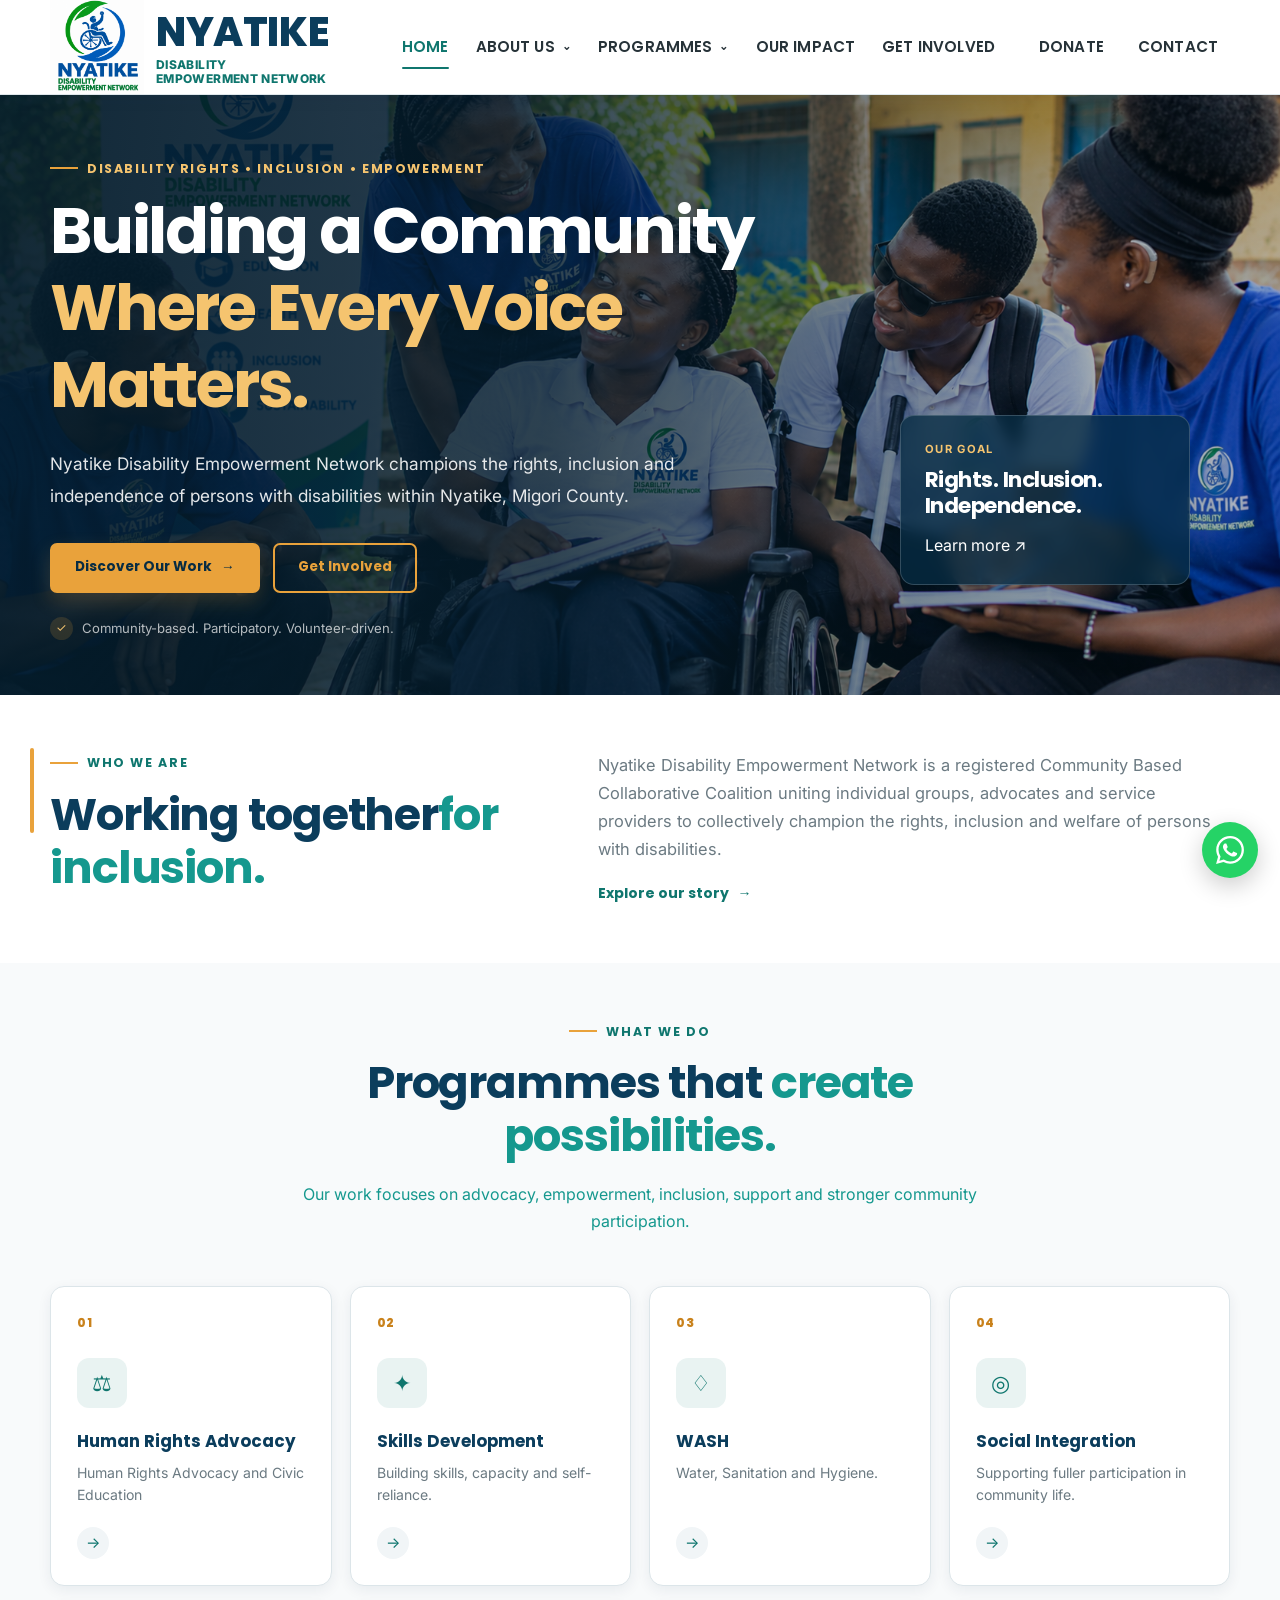
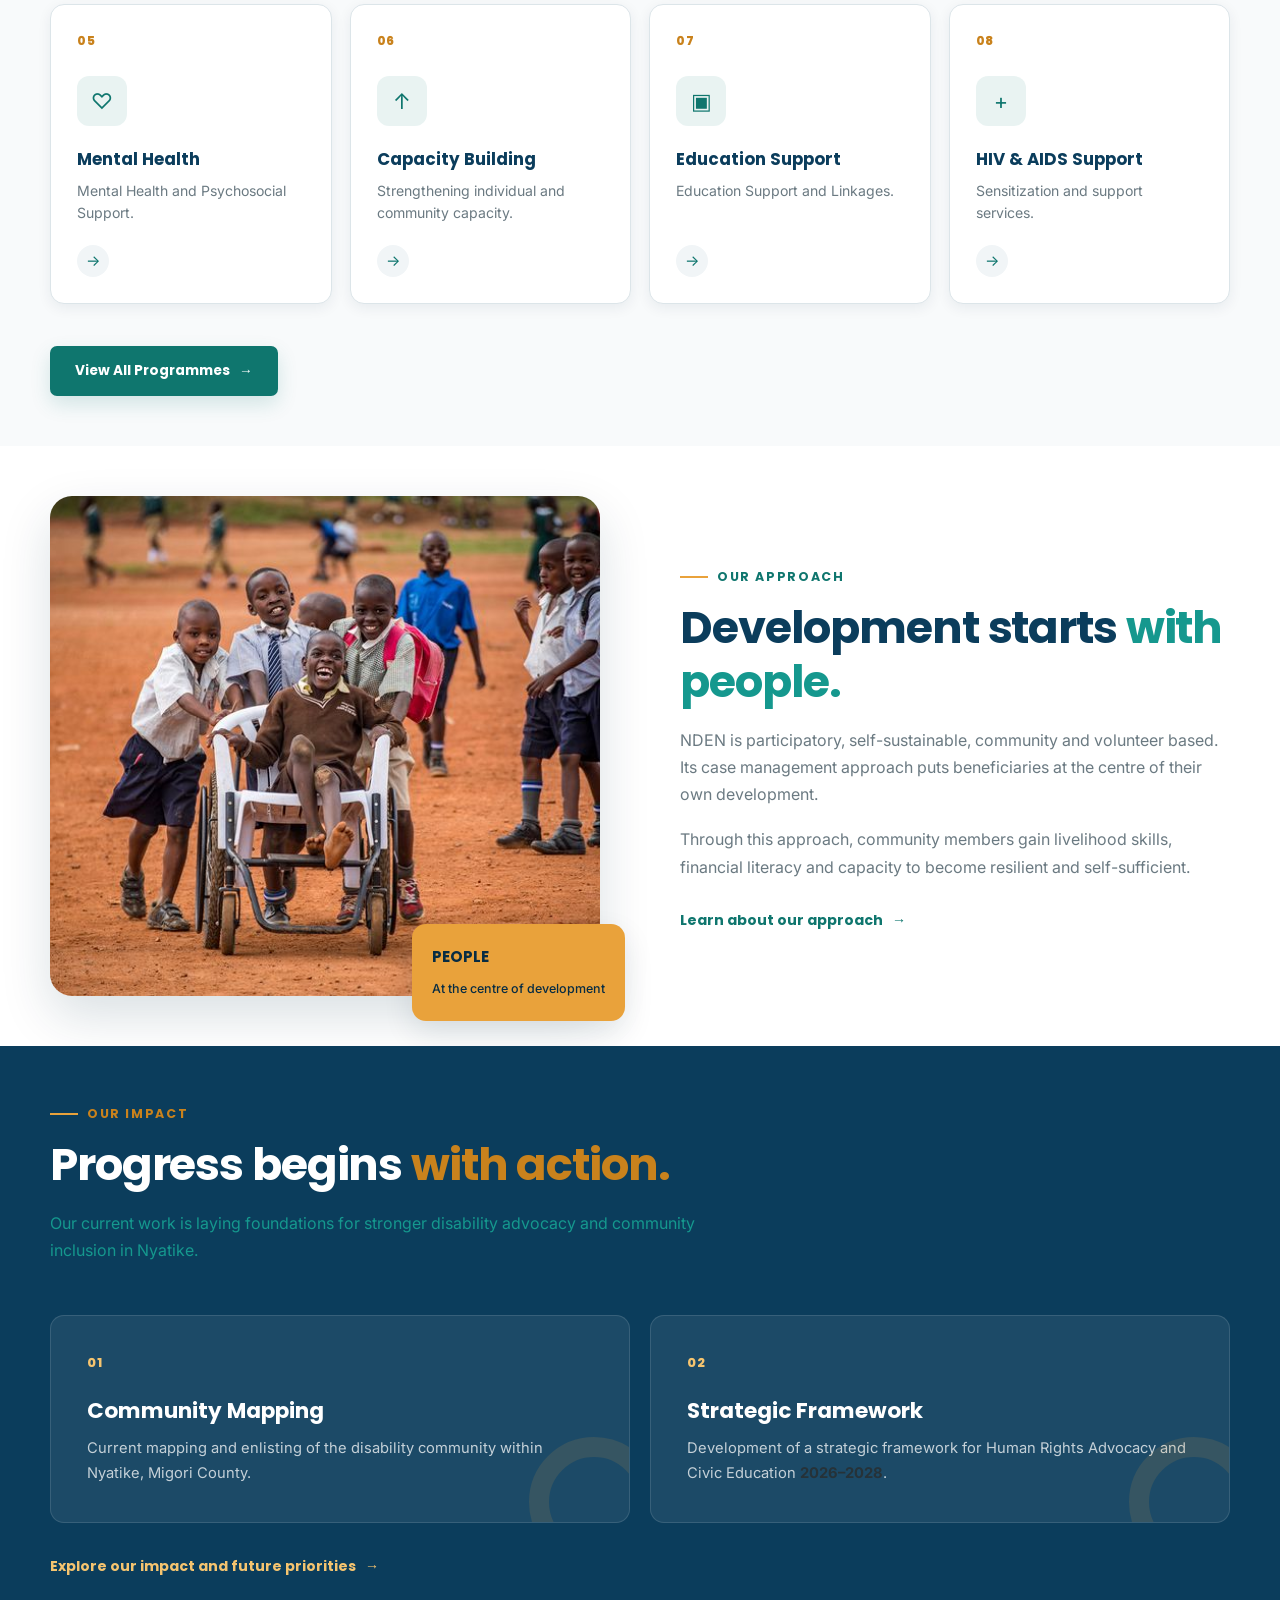
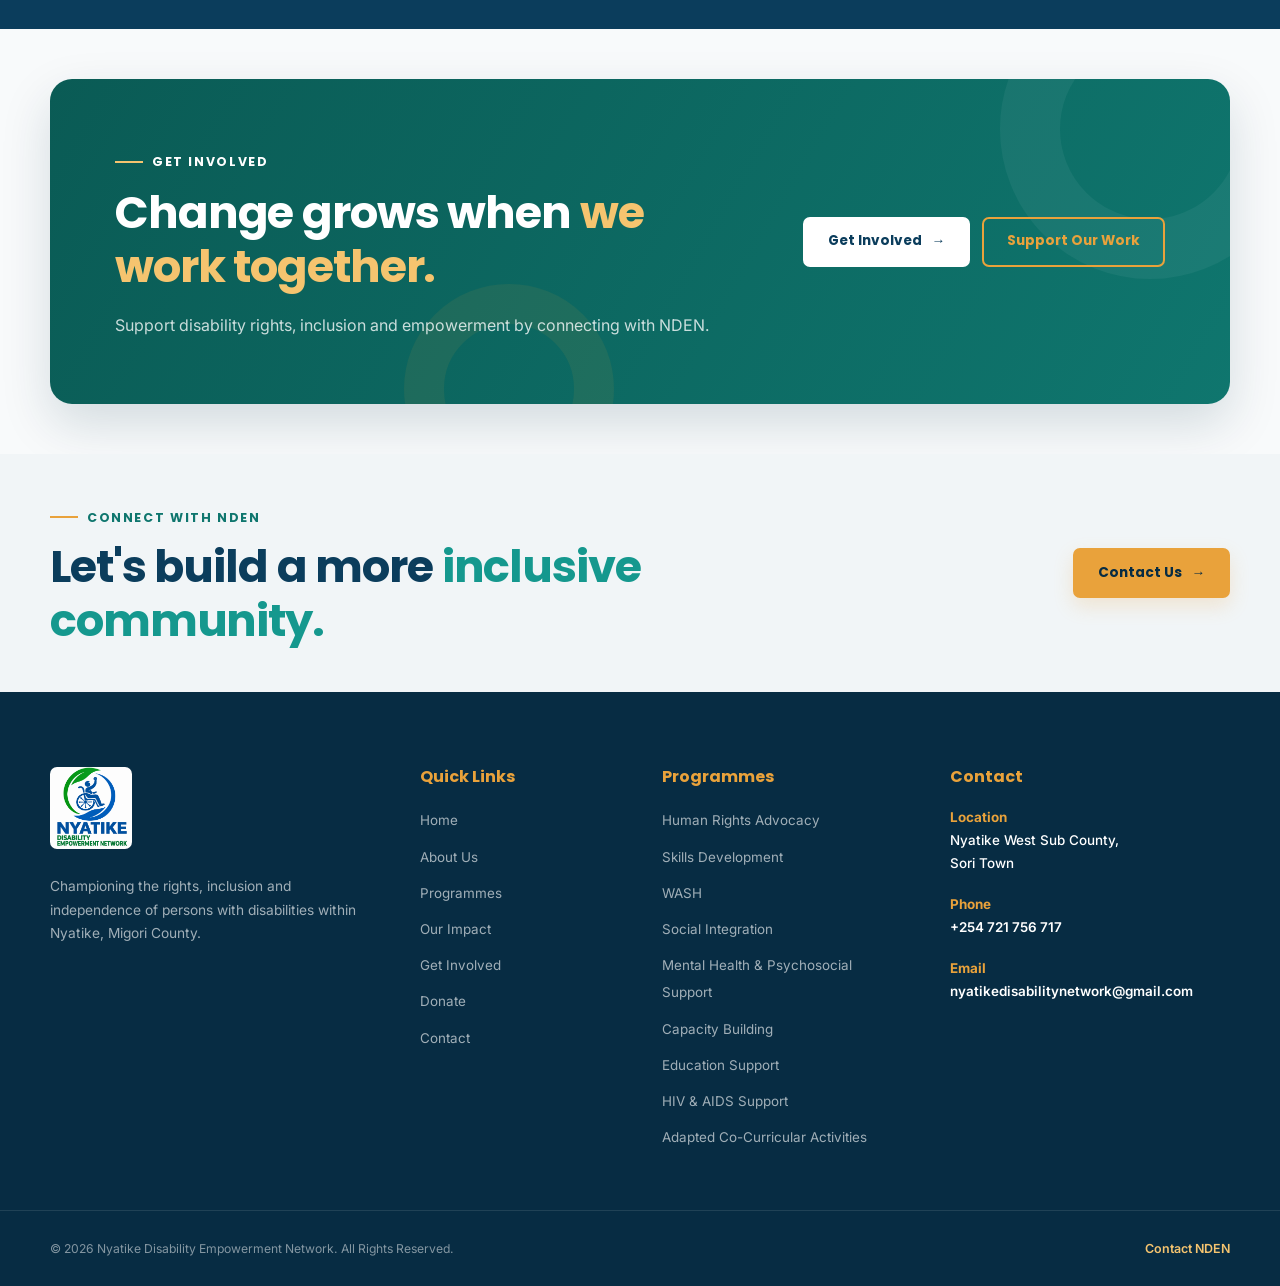
==== commit 457dd69c: "Add files via upload" ====
--- a/index.html
+++ b/index.html
@@ -492,7 +492,7 @@
             <div class="container approach-grid">
                 <div class="approach-image">
 
-                    <img src="images/about.jpg" alt="Community-focused disability empowerment work"
+                    <img src="images/Tribute.jpg" alt="Community-focused disability empowerment work"
                         loading="lazy">
 
                     <div class="image-accent-card">
--- a/css/style.css
+++ b/css/style.css
@@ -262,8 +262,8 @@
 }
 
 .brand-logo {
-    width: 54px;
-    height: 54px;
+    width: 94px;
+    height: 94px;
     object-fit: contain;
 }
 
@@ -276,7 +276,7 @@
 .brand-text strong {
     color: var(--primary);
     font-family: "Poppins", Arial, sans-serif;
-    font-size: 3rem;
+    font-size: 2.5rem;
     font-weight: 800;
     letter-spacing: -0.01em;
 }
@@ -291,7 +291,7 @@
 .brand-text span {
     margin-top: 3px;
     color: var(--secondary);
-    font-size: 0.95rem;
+    font-size: 0.75rem;
     font-weight: 800;
     letter-spacing: 0.03em;
 }
